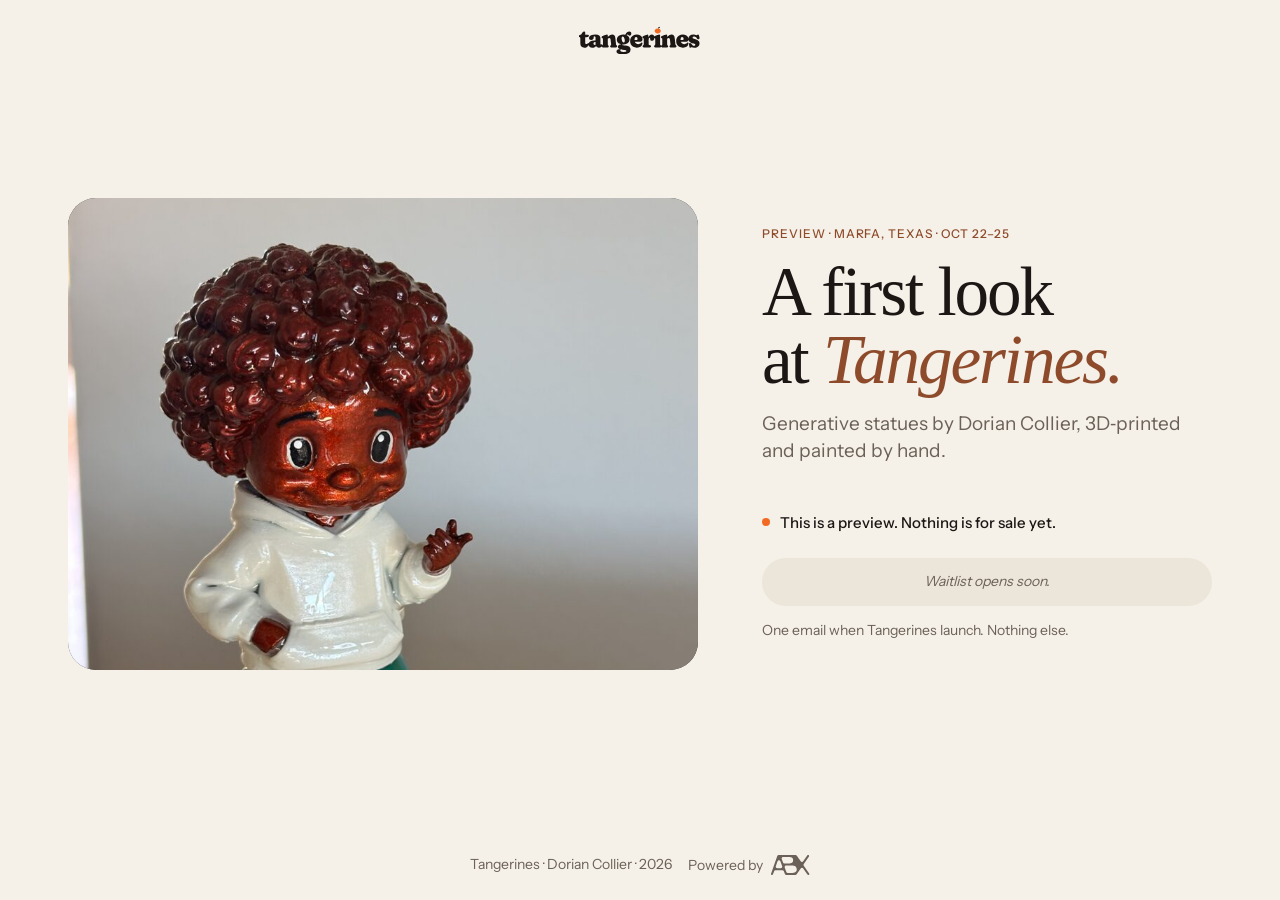
==== marfa/index.html @ 6cb63b2b "/marfa: Powered by ABX in the footer; 'Generative statues' lede (Dorian) Co-Authored-By: Claude Opus" ====
<!DOCTYPE html>
<html lang="en">
<head>
<meta charset="UTF-8">
<meta name="viewport" content="width=device-width, initial-scale=1, viewport-fit=cover">
<title>Tangerines · Marfa preview</title>
<meta name="description" content="A first look at Tangerines, generative statues by Dorian Collier, painted by hand. Preview only, nothing is for sale yet. Join the list to hear first.">
<meta name="theme-color" content="#F5F0E8" media="(prefers-color-scheme: light)">
<meta name="theme-color" content="#1C1714" media="(prefers-color-scheme: dark)">
<link rel="icon" href="assets/favicon.svg" type="image/svg+xml">
<link rel="preload" as="font" type="font/woff2" href="assets/fonts/fraunces-latin-full-normal.woff2" crossorigin>
<link rel="preload" as="image" href="images/hero-painted.jpg">
<link rel="stylesheet" href="assets/tokens.css">
<link rel="stylesheet" href="assets/site.css">
<style>
  /* One screen, one action. Desktop: plate left, the ask right. Phone: plate, then the ask, form on the first screen. */
  body { min-height: 100svh; display: flex; flex-direction: column; }
  .m-top { display: flex; justify-content: center; padding: var(--s5) var(--gutter) 0; color: var(--text); }
  .m-top svg { height: 30px; width: auto; display: block; }
  .m-main { flex: 1; display: grid; grid-template-columns: minmax(0, 7fr) minmax(0, 5fr); gap: var(--s8); align-items: center; max-width: var(--page-max); width: 100%; margin: 0 auto; padding: var(--s6) var(--gutter) var(--s7); }
  .m-plate { margin: 0; }
  .m-plate .tg-plate { aspect-ratio: 4 / 3; background: #3C3D40; }
  .m-plate img { object-position: 50% 28%; }
  .m-ask .tg-h1 { font-size: clamp(40px, 5.4vw, 72px); margin-top: var(--s4); }
  .m-ask .tg-lede { margin-top: var(--s4); font-size: 19px; }
  .m-note { display: inline-flex; align-items: center; gap: 10px; margin: var(--s7) 0 var(--s3); font: 500 15px/1.3 var(--font-body); color: var(--text); }
  .m-note::before { content: ""; width: 8px; height: 8px; border-radius: 50%; background: var(--t-tangerine); flex: none; }
  .m-ask .tg-small { margin-top: var(--s3); max-width: 460px; text-wrap: pretty; }
  .m-abx { display: inline-flex; align-items: center; gap: 8px; color: var(--text-muted); font: 400 var(--fs-small)/1 var(--font-body); text-decoration: none; }
  .m-abx svg { height: 20px; width: auto; display: block; }
  .m-foot { display: flex; justify-content: center; align-items: center; gap: var(--s4); flex-wrap: wrap; text-align: center; padding: var(--s5) var(--gutter) calc(var(--s5) + env(safe-area-inset-bottom)); }

  /* The waitlist form slot. The Kit embed goes inside #waitlist; these rules give
     Kit's input and button the brand look (pill input, ink button). */
  .m-slot { max-width: 460px; }
  .m-slot-empty { display: flex; align-items: center; justify-content: center; min-height: 48px; padding: 0 20px; border-radius: var(--r-control); background: var(--surface); color: var(--text-muted); font-size: var(--fs-small); font-style: italic; }
  #waitlist .formkit-form { max-width: none !important; margin: 0 !important; padding: 0 !important; background: none !important; border: 0 !important; box-shadow: none !important; }
  #waitlist .formkit-fields { display: flex; gap: var(--s2); margin: 0 !important; }
  #waitlist .formkit-field { flex: 1; min-width: 0; margin: 0 !important; }
  #waitlist .formkit-input { width: 100%; min-height: 48px; padding: 0 20px !important; border: 0 !important; border-radius: var(--r-control) !important; background: var(--surface) !important; color: var(--text) !important; font: 400 16px/1 var(--font-body) !important; box-shadow: inset 0 0 0 1.5px color-mix(in srgb, var(--text) 14%, transparent); }
  #waitlist .formkit-input::placeholder { color: var(--text-muted) !important; }
  #waitlist .formkit-input:focus-visible { outline: none; box-shadow: inset 0 0 0 2px var(--focus); }
  #waitlist .formkit-submit { flex: none; min-height: 48px; margin: 0 !important; padding: 0 26px !important; border: 0 !important; border-radius: var(--r-control) !important; background: var(--btn-bg) !important; color: var(--btn-text) !important; font: 500 16px/1 var(--font-body) !important; cursor: pointer; }
  #waitlist .formkit-submit > span { padding: 0 !important; }
  #waitlist .formkit-powered-by-convertkit-container { display: none !important; }

  @media (max-width: 900px) {
    .m-top { padding-top: var(--s4); }
    .m-top svg { height: 26px; }
    .m-main { grid-template-columns: minmax(0, 1fr); gap: var(--s5); padding-top: var(--s4); align-items: start; }
    /* QR visitors are on phones: keep the top of the form on the first screen. */
    .m-plate .tg-plate { aspect-ratio: auto; height: 34svh; border-radius: 22px; }
    .m-ask .tg-h1 { font-size: 40px; margin-top: var(--s3); }
    .m-ask .tg-lede { font-size: 17px; margin-top: var(--s3); }
    .m-note { margin-top: var(--s5); }
    .m-slot { max-width: none; }
    #waitlist .formkit-fields { flex-direction: column; }
  }
  /* Short phones (iPhone SE and smaller): keep the button on the first screen. */
  @media (max-width: 900px) and (max-height: 700px) {
    .m-top { padding-top: var(--s3); }
    .m-plate .tg-plate { height: 26svh; }
    .m-ask .tg-h1 { font-size: 34px; }
    .m-ask .tg-lede { font-size: 16px; }
    .m-note { margin-top: var(--s4); font-size: 14px; }
  }
</style>
</head>
<body>

<header class="m-top" role="img" aria-label="Tangerines"><svg xmlns="http://www.w3.org/2000/svg" viewBox="0 -1660 8593 2130" aria-hidden="true" focusable="false"><path fill="currentColor" d="M58-720L34-729Q7-742 0-762Q-7-782-7-810Q-7-845 17.5-868Q42-891 81-891L104-891Q120-891 135.5-903.5Q151-916 176-952L248-1055Q277-1093 306-1113Q335-1133 367-1133Q401-1133 421-1111.5Q441-1090 441-1046L441-352Q441-292 461-263Q481-234 524-234Q550-234 568.5-246Q587-258 602.5-273Q618-288 632-300Q646-312 661-312Q678-312 687-297.5Q696-283 696-247Q696-178 655-117Q614-56 544.5-18Q475 20 388 20Q240 20 167-54.5Q94-129 94-291L94-641Q94-673 88.5-690.5Q83-708 58-720M536-717L320-717L320-891L626-891Q663-891 683-874.5Q703-858 703-826Q703-780 664-748.5Q625-717 536-717M1207-153L1207-180L1175-183L1175-694Q1175-736 1156.5-759.5Q1138-783 1103-783Q1077-783 1058.5-769.5Q1040-756 1040-733L1040-687Q1040-611 995-571Q950-531 865-531Q785-531 748-566Q711-601 711-661Q711-725 762-782.5Q813-840 915-875.5Q1017-911 1168-911Q1353-911 1437.5-841Q1522-771 1522-647L1522-242Q1522-227 1529-215Q1536-203 1555-203Q1565-203 1572-206.5Q1579-210 1585-215Q1590-218 1596-221Q1602-224 1610-224Q1629-224 1639.5-206.5Q1650-189 1650-166Q1650-122 1622.5-79Q1595-36 1545-8Q1495 20 1426 20Q1332 20 1269.5-28.5Q1207-77 1207-153M680-206Q680-340 788.5-414.5Q897-489 1086-489Q1129-489 1167.5-483.5Q1206-478 1230-468L1197-361Q1177-373 1160-377.5Q1143-382 1121-382Q1078-382 1052.5-353.5Q1027-325 1027-276Q1027-228 1052-201Q1077-174 1120-174Q1150-174 1174-186.5Q1198-199 1210-216L1232-114Q1193-51 1114-15.5Q1035 20 943 20Q820 20 750-43Q680-106 680-206M2045-832L2045-250Q2045-201 2050-181.5Q2055-162 2069-152L2085-141Q2116-115 2116-75Q2116 0 2047 0L1696 0Q1660 0 1639-20Q1618-40 1618-75Q1618-102 1628.5-119Q1639-136 1659-152L1674-161Q1687-169 1693-186Q1699-203 1699-250L1699-575Q1699-612 1691.5-627.5Q1684-643 1666-653L1650-658Q1626-672 1616.5-687Q1607-702 1607-726Q1607-753 1623-772.5Q1639-792 1679-808L1850-877Q1898-896 1925-903Q1952-910 1975-910Q2010-910 2027.5-888.5Q2045-867 2045-832M2044-605L2015-577L1952-653L1992-694Q2106-814 2191.5-862.5Q2277-911 2360-911Q2468-911 2519-847.5Q2570-784 2582-669L2627-250Q2632-204 2636-187Q2640-170 2652-161L2667-152Q2686-135 2697.5-118.5Q2709-102 2709-75Q2709-40 2688-20Q2667 0 2632 0L2278 0Q2208 0 2208-75Q2208-116 2241-141L2257-152Q2270-162 2277.5-179.5Q2285-197 2280-241L2244-535Q2237-597 2216.5-627.5Q2196-658 2152-658Q2126-658 2100-645.5Q2074-633 2044-605M3293-125Q3192-138 3145-148Q3098-158 3084.5-168Q3071-178 3071-189Q3071-198 3077.5-207Q3084-216 3099-224L3091-241Q2969-241 2897-211.5Q2825-182 2794-136Q2763-90 2763-38Q2763 10 2791.5 51Q2820 92 2892.5 122Q2965 152 3097 166Q3211 179 3268.5 193.5Q3326 208 3345.5 225Q3365 242 3365 264Q3365 282 3348.5 296.5Q3332 311 3289 319Q3246 327 3166 327Q3027 327 2980 299Q2933 271 2933 227Q2933 202 2943 181Q2953 160 2978 139L2939 112Q2792 123 2726.5 173.5Q2661 224 2661 299Q2661 361 2706.5 404Q2752 447 2851 468.5Q2950 490 3109 490Q3397 490 3530.5 404.5Q3664 319 3664 158Q3664 74 3629 17.5Q3594-39 3513-73.5Q3432-108 3293-125M3294-899L3264-821L3359-808Q3382-870 3401.5-891Q3421-912 3445-912Q3468-912 3484.5-899.5Q3501-887 3516.5-871.5Q3532-856 3552.5-843.5Q3573-831 3604-831Q3655-831 3685.5-871.5Q3716-912 3716-981Q3716-1056 3677.5-1095Q3639-1134 3570-1134Q3484-1134 3412.5-1077.5Q3341-1021 3294-899M3591-570Q3591-662 3541.5-739Q3492-816 3395-863.5Q3298-911 3156-911Q3008-911 2902.5-865.5Q2797-820 2741-737.5Q2685-655 2685-543Q2685-448 2738.5-373Q2792-298 2895.5-255.5Q2999-213 3150-213Q3283-213 3381.5-257.5Q3480-302 3535.5-382Q3591-462 3591-570M3091-777Q3133-784 3174-737.5Q3215-691 3239-580Q3263-469 3245-411.5Q3227-354 3185-346Q3157-342 3129-360.5Q3101-379 3077-424.5Q3053-470 3037-543Q3021-618 3024.5-667.5Q3028-717 3046-745Q3064-773 3091-777M4511-573Q4511-494 4469.5-451Q4428-408 4353-408L3861-408L3861-532L4102-532Q4159-532 4159-592Q4159-668 4130.5-703.5Q4102-739 4061-739Q4029-739 4002.5-719Q3976-699 3960-656Q3944-613 3944-544Q3944-386 4013-308.5Q4082-231 4197-231Q4254-231 4308.5-252.5Q4363-274 4404-313Q4426-332 4441-339.5Q4456-347 4468-347Q4485-347 4496-333.5Q4507-320 4507-290Q4506-210 4456-139Q4406-68 4314-24Q4222 20 4097 20Q3955 20 3850.5-37Q3746-94 3688-197Q3630-300 3630-437Q3630-572 3685-679.5Q3740-787 3847-849Q3954-911 4110-911Q4235-911 4324.5-865.5Q4414-820 4462.5-743Q4511-666 4511-573M4945-510L4907-486Q4907-634 4941-728Q4975-822 5033-866.5Q5091-911 5166-911Q5253-911 5301-853Q5349-795 5349-679Q5349-568 5307-515.5Q5265-463 5197-463Q5124-463 5088-496.5Q5052-530 5052-590L5052-629Q5052-655 5043-667Q5034-679 5016-679Q4996-679 4979.5-660Q4963-641 4954-603.5Q4945-566 4945-510M4925-821L4945-637L4945-250Q4945-208 4956-187Q4967-166 4994-161L5050-152Q5082-146 5097.5-125Q5113-104 5113-75Q5113-41 5092.5-20.5Q5072 0 5032 0L4596 0Q4560 0 4539-20Q4518-40 4518-75Q4518-102 4528.5-119Q4539-136 4559-152L4574-161Q4587-170 4593-186.5Q4599-203 4599-250L4599-575Q4599-612 4591.5-627.5Q4584-643 4566-653L4550-658Q4526-672 4516.5-687Q4507-702 4507-726Q4507-753 4523.5-772.5Q4540-792 4579-808L4758-880Q4797-896 4823.5-903Q4850-910 4867-910Q4891-910 4904.5-892Q4918-874 4925-821M5760-833L5760-250Q5760-204 5766.5-187Q5773-170 5785-161L5799-152Q5819-136 5830-119Q5841-102 5841-75Q5841-40 5820-20Q5799 0 5763 0L5411 0Q5375 0 5354-20Q5333-40 5333-75Q5333-102 5343.5-119Q5354-136 5375-152L5389-161Q5401-170 5407.5-187Q5414-204 5414-250L5414-575Q5414-612 5406-627.5Q5398-643 5381-653L5365-658Q5342-672 5332-687.5Q5322-703 5322-726Q5322-753 5338-772.5Q5354-792 5394-808L5565-877Q5612-896 5640-903.5Q5668-911 5690-911Q5725-911 5742.5-889.5Q5760-868 5760-833M6259-832L6259-250Q6259-201 6264-181.5Q6269-162 6283-152L6299-141Q6330-115 6330-75Q6330 0 6261 0L5910 0Q5874 0 5853-20Q5832-40 5832-75Q5832-102 5842.5-119Q5853-136 5873-152L5888-161Q5901-169 5907-186Q5913-203 5913-250L5913-575Q5913-612 5905.5-627.5Q5898-643 5880-653L5864-658Q5840-672 5830.5-687Q5821-702 5821-726Q5821-753 5837-772.5Q5853-792 5893-808L6064-877Q6112-896 6139-903Q6166-910 6189-910Q6224-910 6241.5-888.5Q6259-867 6259-832M6258-605L6229-577L6166-653L6206-694Q6320-814 6405.5-862.5Q6491-911 6574-911Q6682-911 6733-847.5Q6784-784 6796-669L6841-250Q6846-204 6850-187Q6854-170 6866-161L6881-152Q6900-135 6911.5-118.5Q6923-102 6923-75Q6923-40 6902-20Q6881 0 6846 0L6492 0Q6422 0 6422-75Q6422-116 6455-141L6471-152Q6484-162 6491.5-179.5Q6499-197 6494-241L6458-535Q6451-597 6430.5-627.5Q6410-658 6366-658Q6340-658 6314-645.5Q6288-633 6258-605M7780-573Q7780-494 7738.5-451Q7697-408 7622-408L7130-408L7130-532L7371-532Q7428-532 7428-592Q7428-668 7399.5-703.5Q7371-739 7330-739Q7298-739 7271.5-719Q7245-699 7229-656Q7213-613 7213-544Q7213-386 7282-308.5Q7351-231 7466-231Q7523-231 7577.5-252.5Q7632-274 7673-313Q7695-332 7710-339.5Q7725-347 7737-347Q7754-347 7765-333.5Q7776-320 7776-290Q7775-210 7725-139Q7675-68 7583-24Q7491 20 7366 20Q7224 20 7119.5-37Q7015-94 6957-197Q6899-300 6899-437Q6899-572 6954-679.5Q7009-787 7116-849Q7223-911 7379-911Q7504-911 7593.5-865.5Q7683-820 7731.5-743Q7780-666 7780-573M8167-116Q8215-116 8237.5-136Q8260-156 8260-182Q8260-200 8252-214.5Q8244-229 8221-242Q8198-255 8153-267Q8002-308 7918.5-353.5Q7835-399 7802.5-460Q7770-521 7770-607Q7770-742 7862-826.5Q7954-911 8144-911Q8201-911 8239.5-900.5Q8278-890 8305-879.5Q8332-869 8353-869Q8371-869 8384-879.5Q8397-890 8411.5-900.5Q8426-911 8448-911Q8473-911 8492-895Q8511-879 8524-832L8548-741Q8564-681 8556.5-639.5Q8549-598 8514-584Q8477-569 8442-583Q8407-597 8379-634Q8343-686 8308.5-716Q8274-746 8239.5-758.5Q8205-771 8169-771Q8117-771 8093-748.5Q8069-726 8069-697Q8069-675 8081-657Q8093-639 8126.5-623.5Q8160-608 8221-594Q8327-570 8402-530Q8477-490 8517.5-428Q8558-366 8558-276Q8558-184 8511-116.5Q8464-49 8380-12Q8296 25 8186 25Q8119 25 8082 14.5Q8045 4 8026-7Q8007-18 7992-18Q7976-18 7963-7Q7950 4 7935.5 14.5Q7921 25 7900 25Q7875 25 7860.5 9Q7846-7 7838-48L7817-161Q7806-224 7814-259Q7822-294 7860-303Q7895-312 7927.5-296Q7960-280 7991-235Q8039-166 8076.5-141Q8114-116 8167-116"/><path fill="#F26A21" d="M5591.5 -1330.9 Q5594.2 -1345.9 5623.8 -1347.0 C5720.5 -1347.0 5806.5 -1266.4 5806.5 -1169.6 C5806.5 -1067.5 5709.8 -992.3 5591.5 -992.3 C5473.3 -992.3 5376.5 -1067.5 5376.5 -1169.6 C5376.5 -1266.4 5462.5 -1347.0 5559.3 -1347.0 Q5588.8 -1345.9 5591.5 -1330.9Z"/><path style="fill:var(--mark-leaf, currentColor)" d="M5594.2 -1336.3 C5607.6 -1406.1 5672.1 -1454.5 5758.1 -1459.9 C5747.4 -1390.0 5688.3 -1336.3 5594.2 -1336.3Z"/></svg></header>

<main class="m-main">
  <figure class="m-plate">
    <div class="tg-plate">
      <img src="images/hero-painted.jpg"
           width="900" height="1221"
           alt="A painted Tangerines figure: a curly-haired kid in a white hoodie and green joggers, glossy copper paint on the skin and hair, mid-step.">
    </div>
  </figure>

  <div class="m-ask">
    <p class="tg-label">Preview · Marfa, Texas · Oct 22–25</p>
    <h1 class="tg-h1">A first look at <em>Tangerines.</em></h1>
    <p class="tg-lede">Generative statues by Dorian Collier, 3D&#8209;printed and painted by hand.</p>

    <p class="m-note">This is a preview. Nothing is for sale yet.</p>
    <div class="m-slot" id="waitlist">
      <!-- Kit embed goes here. Keep its hidden field named "src".
           Button label: "Tell me first". Input: type="email" autocomplete="email". -->
      <p class="m-slot-empty">Waitlist opens soon.</p>
    </div>
    <p class="tg-small">One email when Tangerines launch. Nothing else.</p>
  </div>
</main>

<footer class="m-foot"><span class="tg-small">Tangerines · Dorian Collier · 2026</span>
  <a class="m-abx" href="https://abx.io" rel="noopener" aria-label="Powered by ABX"><span aria-hidden="true">Powered by</span><svg viewBox="0 0 92 48" aria-hidden="true" focusable="false"><path fill="currentColor" fill-rule="evenodd" d="M58.5614 48C59.7594 48 60.8789 47.4153 61.5477 46.4403L71.3274 32.1819C72.7527 30.1038 75.8699 30.102 77.2977 32.1786L87.4347 46.9217C87.8982 47.5959 88.6731 48 89.5021 48C91.5066 48 92.6918 45.798 91.5612 44.1746L78.688 25.6918C77.8515 24.4908 77.8517 22.9094 78.6886 21.7085L91.1383 3.84458C92.2751 2.21338 91.0842 0 89.0696 0C88.235 0 87.4551 0.407641 86.9896 1.08721L77.2976 15.2379C75.8715 17.3201 72.7485 17.3201 71.3224 15.2379L61.9553 1.56161C61.2868 0.585518 60.1666 0 58.9677 0L18.4373 0C16.9013 0 15.5345 0.956067 15.0343 2.38046L0.135991 44.8037C-0.413816 46.3692 0.772022 48 2.46027 48C3.50924 48 4.44265 47.3472 4.78442 46.3745L7.46461 38.7466C7.96499 37.3225 9.33159 36.3667 10.8674 36.3667H27.4795C29.0127 36.3667 30.3776 37.3193 30.88 38.74L33.3152 45.6267C33.8176 47.0474 35.1825 48 36.7157 48H58.5614ZM36.8677 40.9195C37.3679 42.3439 38.7347 43.3 40.2707 43.3H51.3577C53.3515 43.3 55.1414 42.9556 56.7274 42.2667C56.8796 42.1984 57.0286 42.1275 57.1746 42.054C58.5494 41.361 59.6465 40.4319 60.4658 39.2667C61.1198 38.3592 61.5436 37.3196 61.7372 36.1478C61.8186 35.6552 61.8592 35.1393 61.8592 34.6C61.8592 32.8222 61.4401 31.2222 60.6018 29.8C59.7635 28.3778 58.6193 27.2444 57.1692 26.4C55.7418 25.5333 54.1105 25.1 52.2753 25.1H36.3586C33.8868 25.1 32.1506 27.4876 32.9556 29.7797L36.8677 40.9195ZM28.849 18.0862C29.3493 19.5106 30.716 20.4667 32.252 20.4667H44.639C46.2024 20.4667 47.6298 20.1222 48.9212 19.4333C50.2127 18.7222 51.2322 17.7556 51.9799 16.5333C52.7503 15.3111 53.1354 13.9 53.1354 12.3C53.1354 11.1174 52.9165 10.0498 52.4786 9.09705C52.0772 8.22367 51.4918 7.44688 50.7225 6.76666C50.4785 6.54792 50.2241 6.346 49.9593 6.1609C48.5022 5.14252 46.7288 4.63333 44.639 4.63333H29.171C26.6993 4.63333 24.9631 7.02091 25.768 9.31306L28.849 18.0862ZM23.3563 31.7667C25.8312 31.7667 27.5677 29.3733 26.7567 27.0798L22.5473 15.1762C21.4272 12.0084 16.858 12.0129 15.7442 15.1828L11.5616 27.0864C10.7562 29.3786 12.4924 31.7667 14.9644 31.7667H23.3563Z"/></svg></a></footer>

<script>
  // The QR opens /marfa/?s=qr. Copy the source into the form's hidden "src"
  // field so QR signups can be counted apart from everything else.
  // Runs again after the embed loads, in case the form renders late.
  (function () {
    var src = new URLSearchParams(location.search).get('s');
    if (!src) return;
    function fill() {
      var inputs = document.querySelectorAll('#waitlist input[name="src"], #waitlist input[name="fields[src]"]');
      inputs.forEach(function (el) { el.value = src; });
      return inputs.length > 0;
    }
    if (!fill()) {
      var tries = 0;
      var t = setInterval(function () { if (fill() || ++tries > 40) clearInterval(t); }, 250);
    }
  })();
</script>

</body>
</html>
---- marfa/assets/tokens.css ----
/* Tangerines brand tokens, v0.1. Light is the default ("porcelain"); dark ("vitrine") follows the system,
   or force it with <html data-theme="dark">. Every text pair here is AA or better. */

@font-face { font-family: "Fraunces"; src: url(fonts/fraunces-latin-full-normal.woff2) format("woff2"); font-weight: 100 900; font-style: normal; font-display: swap; }
@font-face { font-family: "Fraunces"; src: url(fonts/fraunces-latin-full-italic.woff2) format("woff2"); font-weight: 100 900; font-style: italic; font-display: swap; }
@font-face { font-family: "Instrument Sans"; src: url(fonts/instrument-sans-latin-400-normal.woff2) format("woff2"); font-weight: 400; font-display: swap; }
@font-face { font-family: "Instrument Sans"; src: url(fonts/instrument-sans-latin-500-normal.woff2) format("woff2"); font-weight: 500; font-display: swap; }

:root {
  /* raw palette */
  --t-porcelain: #F5F0E8;   /* the clothes: page, light */
  --t-bisque:    #ECE5DA;   /* tint surface on porcelain */
  --t-ink:       #1C1714;   /* warm near-black: text, dark page */
  --t-char:      #241E1A;   /* tint surface on ink */
  --t-copper-deep:  #8E4B2B; /* copper as text on light (5.8:1) */
  --t-copper-light: #E09A6F; /* copper as text on dark (8.0:1) */
  --t-tangerine: #F26A21;   /* the fruit. Logo mark + one highlight per view. Never text on light. */

  /* roles, light */
  --bg: var(--t-porcelain);
  --surface: var(--t-bisque);
  --text: var(--t-ink);
  --text-muted: #6B6158;    /* 5.3:1 on porcelain */
  --accent: var(--t-copper-deep);
  --mark-leaf: var(--t-ink);
  --btn-bg: var(--t-ink);
  --btn-text: var(--t-porcelain);
  --focus: var(--t-copper-deep);
  --vitrine: #1F1A17;       /* dark band the metal twins sit on, in both themes */
  --vitrine-text: #F2ECE3;
  --vitrine-muted: #B3A79C;

  /* type */
  --font-display: "Fraunces", Georgia, serif;
  --font-body: "Instrument Sans", -apple-system, BlinkMacSystemFont, "Helvetica Neue", sans-serif;
  --display-axes: "SOFT" 100, "WONK" 0;     /* soft terminals everywhere, matches the wordmark */
  --fs-label: 12px; --fs-small: 14px; --fs-body: 17px; --fs-lede: 21px;
  --fs-h3: 28px; --fs-h2: clamp(32px, 4.4vw, 52px); --fs-h1: clamp(44px, 7vw, 92px);

  /* space (4px base) */
  --s1: 4px; --s2: 8px; --s3: 12px; --s4: 16px; --s5: 24px; --s6: 32px; --s7: 48px; --s8: 64px; --s9: 96px; --s10: 136px;
  --page-max: 1240px; --gutter: clamp(20px, 4vw, 48px);

  /* shape */
  --r-control: 999px;  /* buttons and inputs are pills: round like the figures */
  --r-card: 16px;
  --r-plate: 28px;     /* image plates */

  /* motion */
  --ease-out: cubic-bezier(.2, .8, .2, 1);
  --ease-in: cubic-bezier(.4, 0, 1, 1);
  --t-fast: 150ms; --t-normal: 200ms; --t-slow: 300ms;

  color-scheme: light dark;
}

@media (prefers-color-scheme: dark) {
  :root:not([data-theme="light"]) {
    --bg: var(--t-ink); --surface: var(--t-char); --text: #F2ECE3; --text-muted: #B3A79C;
    --accent: var(--t-copper-light); --mark-leaf: #F2ECE3; --btn-bg: #F2ECE3; --btn-text: var(--t-ink);
    --focus: var(--t-copper-light); --vitrine: #141110;
  }
}
:root[data-theme="dark"] {
  --bg: var(--t-ink); --surface: var(--t-char); --text: #F2ECE3; --text-muted: #B3A79C;
  --accent: var(--t-copper-light); --mark-leaf: #F2ECE3; --btn-bg: #F2ECE3; --btn-text: var(--t-ink);
  --focus: var(--t-copper-light); --vitrine: #141110;
}

/* Phone reading floor for labels (v1.0.1). */
@media (max-width: 600px) { :root { --fs-label: 13px; } }
---- marfa/assets/site.css ----
/* Tangerines site mockup styles. Prefixed tg- so nothing collides when ported. */
*, *::before, *::after { box-sizing: border-box; }
html { -webkit-text-size-adjust: 100%; }
body { margin: 0; background: var(--bg); color: var(--text); font: 400 var(--fs-body)/1.55 var(--font-body); -webkit-font-smoothing: antialiased; text-rendering: optimizeLegibility; }
img, video { display: block; max-width: 100%; }
a { color: inherit; }
:focus-visible { outline: 2px solid var(--focus); outline-offset: 3px; }

.tg-wrap { max-width: var(--page-max); margin: 0 auto; padding: 0 var(--gutter); }

/* type */
.tg-display, .tg-h1, .tg-h2, .tg-h3 { font-family: var(--font-display); font-variation-settings: var(--display-axes); font-weight: 450; letter-spacing: -0.022em; line-height: 1.02; margin: 0; text-wrap: balance; }
.tg-h1 { font-size: var(--fs-h1); font-weight: 420; letter-spacing: -0.03em; line-height: .98; }
.tg-h2 { font-size: var(--fs-h2); }
.tg-h3 { font-size: var(--fs-h3); line-height: 1.1; letter-spacing: -0.015em; }
.tg-h1 em, .tg-h2 em, .tg-h3 em { font-style: italic; color: var(--accent); font-weight: 400; }
.tg-lede { font-size: var(--fs-lede); line-height: 1.45; color: var(--text-muted); margin: 0; text-wrap: pretty; max-width: 34ch; }
.tg-body { color: var(--text-muted); margin: 0; text-wrap: pretty; max-width: 58ch; }
.tg-label { font: 500 var(--fs-label)/1.3 var(--font-body); letter-spacing: .08em; text-transform: uppercase; color: var(--accent); margin: 0; }
.tg-small { font-size: var(--fs-small); color: var(--text-muted); margin: 0; }
.tg-num { font-variant-numeric: tabular-nums; }

/* header */
.tg-header { position: sticky; top: 0; z-index: 10; background: color-mix(in srgb, var(--bg) 86%, transparent); backdrop-filter: saturate(1.4) blur(14px); -webkit-backdrop-filter: saturate(1.4) blur(14px); }
.tg-header .tg-wrap { display: flex; align-items: center; gap: var(--s6); height: 72px; }
.tg-logo { display: block; color: var(--text); text-decoration: none; }
.tg-logo svg { display: block; height: 34px; width: auto; }
.tg-nav { display: flex; gap: var(--s5); margin-left: auto; font-size: 15px; }
.tg-header .tg-btn { flex: none; }
@media (max-width: 720px) { .tg-header .tg-btn { margin-left: auto; } }
.tg-nav a { text-decoration: none; color: var(--text-muted); transition: color var(--t-fast) var(--ease-out); }
.tg-nav a:hover { color: var(--text); }

/* buttons */
.tg-btn { display: inline-flex; align-items: center; justify-content: center; gap: 10px; min-height: 48px; padding: 0 26px; border-radius: var(--r-control); border: 0; background: var(--btn-bg); color: var(--btn-text); font: 500 16px/1 var(--font-body); text-decoration: none; cursor: pointer; transition: transform var(--t-fast) var(--ease-out), background var(--t-fast) var(--ease-out); }
.tg-btn:hover { background: color-mix(in srgb, var(--btn-bg) 86%, var(--t-tangerine)); }
.tg-btn:active { transform: scale(.97); transition-duration: 100ms; }
.tg-btn .tg-dot { width: 9px; height: 9px; border-radius: 50%; background: var(--t-tangerine); }
.tg-btn--quiet { background: transparent; color: var(--text); box-shadow: inset 0 0 0 1.5px color-mix(in srgb, var(--text) 22%, transparent); }
.tg-btn--quiet:hover { background: var(--surface); }
.tg-btn--sm { min-height: 40px; padding: 0 18px; font-size: 15px; }

/* image plates: renders and photos sit in rounded plates, never full-bleed edge to edge */
.tg-plate { border-radius: var(--r-plate); overflow: hidden; background: var(--surface); position: relative; }
.tg-plate img, .tg-plate video { width: 100%; height: 100%; object-fit: cover; }
.tg-plate figcaption, .tg-cap { font-size: 13px; color: var(--text-muted); margin-top: var(--s3); }

/* sections */
.tg-section { padding: var(--s10) 0; }
.tg-section--tint { background: var(--surface); }
.tg-vitrine { background: var(--vitrine); color: var(--vitrine-text); --text: var(--vitrine-text); --text-muted: var(--vitrine-muted); --accent: var(--t-copper-light); --surface: #2A2420; --mark-leaf: var(--vitrine-text); --btn-bg: var(--vitrine-text); --btn-text: var(--t-ink); --focus: var(--t-copper-light); }
.tg-stack > * + * { margin-top: var(--s5); }
.tg-stack-sm > * + * { margin-top: var(--s3); }

/* form */
.tg-form { display: flex; gap: var(--s2); max-width: 460px; }
.tg-input { flex: 1; min-width: 0; min-height: 48px; padding: 0 20px; border-radius: var(--r-control); border: 0; background: var(--surface); color: var(--text); font: 400 16px/1 var(--font-body); box-shadow: inset 0 0 0 1.5px color-mix(in srgb, var(--text) 14%, transparent); transition: box-shadow var(--t-fast) var(--ease-out); }
.tg-input::placeholder { color: var(--text-muted); }
.tg-input:focus-visible { outline: none; box-shadow: inset 0 0 0 2px var(--focus); }

/* footer */
.tg-footer { padding: var(--s8) 0 var(--s7); }
.tg-footer .tg-wrap { display: flex; align-items: center; gap: var(--s4); flex-wrap: wrap; }
.tg-footer svg { height: 28px; width: auto; display: block; }

@media (prefers-reduced-motion: reduce) {
  *, *::before, *::after { transition-duration: 0ms !important; animation: none !important; }
}
@media (max-width: 720px) {
  .tg-nav { display: none; }
  .tg-header .tg-wrap { height: 60px; }
  .tg-logo svg { height: 28px; }
  .tg-section { padding: var(--s9) 0; }
  .tg-form { flex-direction: column; }
}
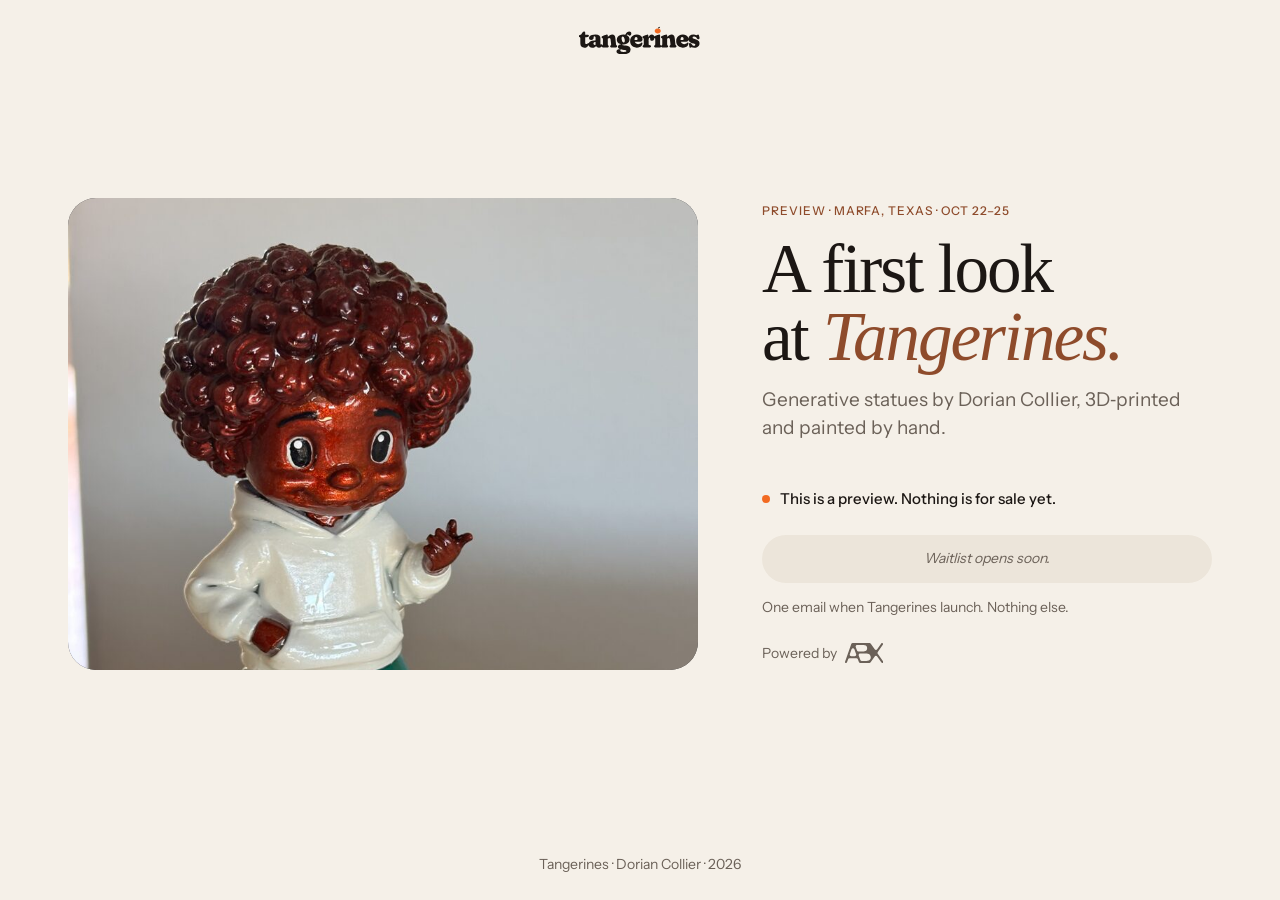
==== commit c40e259b: "/marfa: Powered by ABX under the form (D-021) Co-Authored-By: Claude Opus 5.5 (1M context) <noreply@" ====
--- a/marfa/index.html
+++ b/marfa/index.html
@@ -26,7 +26,7 @@
   .m-note { display: inline-flex; align-items: center; gap: 10px; margin: var(--s7) 0 var(--s3); font: 500 15px/1.3 var(--font-body); color: var(--text); }
   .m-note::before { content: ""; width: 8px; height: 8px; border-radius: 50%; background: var(--t-tangerine); flex: none; }
   .m-ask .tg-small { margin-top: var(--s3); max-width: 460px; text-wrap: pretty; }
-  .m-abx { display: inline-flex; align-items: center; gap: 8px; color: var(--text-muted); font: 400 var(--fs-small)/1 var(--font-body); text-decoration: none; }
+  .m-abx { margin-top: var(--s5); display: inline-flex; align-items: center; gap: 8px; color: var(--text-muted); font: 400 var(--fs-small)/1 var(--font-body); text-decoration: none; }
   .m-abx svg { height: 20px; width: auto; display: block; }
   .m-foot { display: flex; justify-content: center; align-items: center; gap: var(--s4); flex-wrap: wrap; text-align: center; padding: var(--s5) var(--gutter) calc(var(--s5) + env(safe-area-inset-bottom)); }
 
@@ -91,11 +91,11 @@
       <p class="m-slot-empty">Waitlist opens soon.</p>
     </div>
     <p class="tg-small">One email when Tangerines launch. Nothing else.</p>
+    <a class="m-abx" href="https://abx.io" rel="noopener" aria-label="Powered by ABX"><span aria-hidden="true">Powered by</span><svg viewBox="0 0 92 48" aria-hidden="true" focusable="false"><path fill="currentColor" fill-rule="evenodd" d="M58.5614 48C59.7594 48 60.8789 47.4153 61.5477 46.4403L71.3274 32.1819C72.7527 30.1038 75.8699 30.102 77.2977 32.1786L87.4347 46.9217C87.8982 47.5959 88.6731 48 89.5021 48C91.5066 48 92.6918 45.798 91.5612 44.1746L78.688 25.6918C77.8515 24.4908 77.8517 22.9094 78.6886 21.7085L91.1383 3.84458C92.2751 2.21338 91.0842 0 89.0696 0C88.235 0 87.4551 0.407641 86.9896 1.08721L77.2976 15.2379C75.8715 17.3201 72.7485 17.3201 71.3224 15.2379L61.9553 1.56161C61.2868 0.585518 60.1666 0 58.9677 0L18.4373 0C16.9013 0 15.5345 0.956067 15.0343 2.38046L0.135991 44.8037C-0.413816 46.3692 0.772022 48 2.46027 48C3.50924 48 4.44265 47.3472 4.78442 46.3745L7.46461 38.7466C7.96499 37.3225 9.33159 36.3667 10.8674 36.3667H27.4795C29.0127 36.3667 30.3776 37.3193 30.88 38.74L33.3152 45.6267C33.8176 47.0474 35.1825 48 36.7157 48H58.5614ZM36.8677 40.9195C37.3679 42.3439 38.7347 43.3 40.2707 43.3H51.3577C53.3515 43.3 55.1414 42.9556 56.7274 42.2667C56.8796 42.1984 57.0286 42.1275 57.1746 42.054C58.5494 41.361 59.6465 40.4319 60.4658 39.2667C61.1198 38.3592 61.5436 37.3196 61.7372 36.1478C61.8186 35.6552 61.8592 35.1393 61.8592 34.6C61.8592 32.8222 61.4401 31.2222 60.6018 29.8C59.7635 28.3778 58.6193 27.2444 57.1692 26.4C55.7418 25.5333 54.1105 25.1 52.2753 25.1H36.3586C33.8868 25.1 32.1506 27.4876 32.9556 29.7797L36.8677 40.9195ZM28.849 18.0862C29.3493 19.5106 30.716 20.4667 32.252 20.4667H44.639C46.2024 20.4667 47.6298 20.1222 48.9212 19.4333C50.2127 18.7222 51.2322 17.7556 51.9799 16.5333C52.7503 15.3111 53.1354 13.9 53.1354 12.3C53.1354 11.1174 52.9165 10.0498 52.4786 9.09705C52.0772 8.22367 51.4918 7.44688 50.7225 6.76666C50.4785 6.54792 50.2241 6.346 49.9593 6.1609C48.5022 5.14252 46.7288 4.63333 44.639 4.63333H29.171C26.6993 4.63333 24.9631 7.02091 25.768 9.31306L28.849 18.0862ZM23.3563 31.7667C25.8312 31.7667 27.5677 29.3733 26.7567 27.0798L22.5473 15.1762C21.4272 12.0084 16.858 12.0129 15.7442 15.1828L11.5616 27.0864C10.7562 29.3786 12.4924 31.7667 14.9644 31.7667H23.3563Z"/></svg></a>
   </div>
 </main>
 
-<footer class="m-foot"><span class="tg-small">Tangerines · Dorian Collier · 2026</span>
-  <a class="m-abx" href="https://abx.io" rel="noopener" aria-label="Powered by ABX"><span aria-hidden="true">Powered by</span><svg viewBox="0 0 92 48" aria-hidden="true" focusable="false"><path fill="currentColor" fill-rule="evenodd" d="M58.5614 48C59.7594 48 60.8789 47.4153 61.5477 46.4403L71.3274 32.1819C72.7527 30.1038 75.8699 30.102 77.2977 32.1786L87.4347 46.9217C87.8982 47.5959 88.6731 48 89.5021 48C91.5066 48 92.6918 45.798 91.5612 44.1746L78.688 25.6918C77.8515 24.4908 77.8517 22.9094 78.6886 21.7085L91.1383 3.84458C92.2751 2.21338 91.0842 0 89.0696 0C88.235 0 87.4551 0.407641 86.9896 1.08721L77.2976 15.2379C75.8715 17.3201 72.7485 17.3201 71.3224 15.2379L61.9553 1.56161C61.2868 0.585518 60.1666 0 58.9677 0L18.4373 0C16.9013 0 15.5345 0.956067 15.0343 2.38046L0.135991 44.8037C-0.413816 46.3692 0.772022 48 2.46027 48C3.50924 48 4.44265 47.3472 4.78442 46.3745L7.46461 38.7466C7.96499 37.3225 9.33159 36.3667 10.8674 36.3667H27.4795C29.0127 36.3667 30.3776 37.3193 30.88 38.74L33.3152 45.6267C33.8176 47.0474 35.1825 48 36.7157 48H58.5614ZM36.8677 40.9195C37.3679 42.3439 38.7347 43.3 40.2707 43.3H51.3577C53.3515 43.3 55.1414 42.9556 56.7274 42.2667C56.8796 42.1984 57.0286 42.1275 57.1746 42.054C58.5494 41.361 59.6465 40.4319 60.4658 39.2667C61.1198 38.3592 61.5436 37.3196 61.7372 36.1478C61.8186 35.6552 61.8592 35.1393 61.8592 34.6C61.8592 32.8222 61.4401 31.2222 60.6018 29.8C59.7635 28.3778 58.6193 27.2444 57.1692 26.4C55.7418 25.5333 54.1105 25.1 52.2753 25.1H36.3586C33.8868 25.1 32.1506 27.4876 32.9556 29.7797L36.8677 40.9195ZM28.849 18.0862C29.3493 19.5106 30.716 20.4667 32.252 20.4667H44.639C46.2024 20.4667 47.6298 20.1222 48.9212 19.4333C50.2127 18.7222 51.2322 17.7556 51.9799 16.5333C52.7503 15.3111 53.1354 13.9 53.1354 12.3C53.1354 11.1174 52.9165 10.0498 52.4786 9.09705C52.0772 8.22367 51.4918 7.44688 50.7225 6.76666C50.4785 6.54792 50.2241 6.346 49.9593 6.1609C48.5022 5.14252 46.7288 4.63333 44.639 4.63333H29.171C26.6993 4.63333 24.9631 7.02091 25.768 9.31306L28.849 18.0862ZM23.3563 31.7667C25.8312 31.7667 27.5677 29.3733 26.7567 27.0798L22.5473 15.1762C21.4272 12.0084 16.858 12.0129 15.7442 15.1828L11.5616 27.0864C10.7562 29.3786 12.4924 31.7667 14.9644 31.7667H23.3563Z"/></svg></a></footer>
+<footer class="m-foot"><span class="tg-small">Tangerines · Dorian Collier · 2026</span></footer>
 
 <script>
   // The QR opens /marfa/?s=qr. Copy the source into the form's hidden "src"
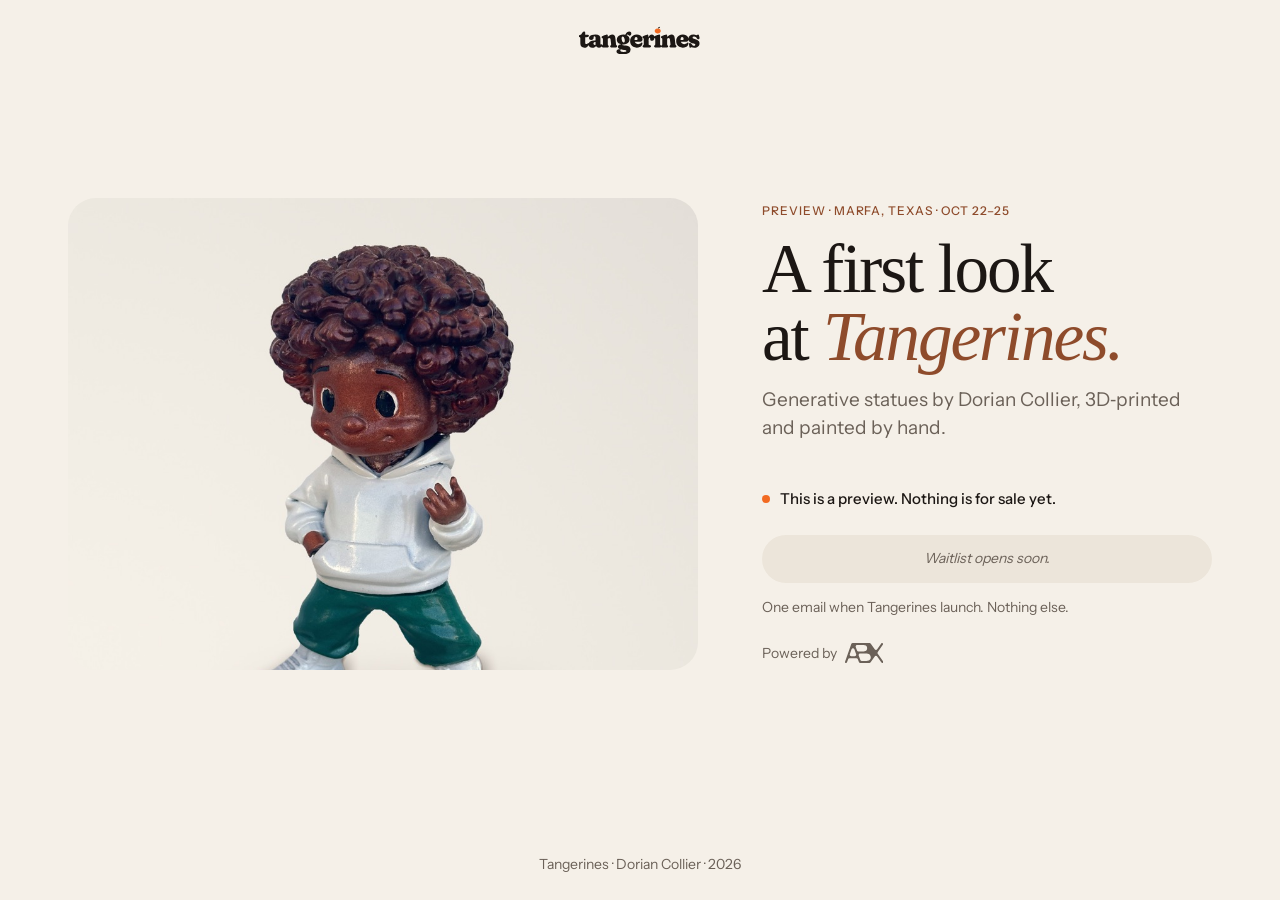
==== commit 6d367a6e: "/marfa: studio photo cherub-37 as the hero (designer sign-off) Co-Authored-By: Claude Opus 5.5 (1M c" ====
--- a/marfa/index.html
+++ b/marfa/index.html
@@ -9,7 +9,7 @@
 <meta name="theme-color" content="#1C1714" media="(prefers-color-scheme: dark)">
 <link rel="icon" href="assets/favicon.svg" type="image/svg+xml">
 <link rel="preload" as="font" type="font/woff2" href="assets/fonts/fraunces-latin-full-normal.woff2" crossorigin>
-<link rel="preload" as="image" href="images/hero-painted.jpg">
+<link rel="preload" as="image" href="images/hero-cherub-37.jpg">
 <link rel="stylesheet" href="assets/tokens.css">
 <link rel="stylesheet" href="assets/site.css">
 <style>
@@ -19,8 +19,8 @@
   .m-top svg { height: 30px; width: auto; display: block; }
   .m-main { flex: 1; display: grid; grid-template-columns: minmax(0, 7fr) minmax(0, 5fr); gap: var(--s8); align-items: center; max-width: var(--page-max); width: 100%; margin: 0 auto; padding: var(--s6) var(--gutter) var(--s7); }
   .m-plate { margin: 0; }
-  .m-plate .tg-plate { aspect-ratio: 4 / 3; background: #3C3D40; }
-  .m-plate img { object-position: 50% 28%; }
+  .m-plate .tg-plate { aspect-ratio: 4 / 3; background: #F5F0E8; }
+  .m-plate img { object-position: 50% 40%; }
   .m-ask .tg-h1 { font-size: clamp(40px, 5.4vw, 72px); margin-top: var(--s4); }
   .m-ask .tg-lede { margin-top: var(--s4); font-size: 19px; }
   .m-note { display: inline-flex; align-items: center; gap: 10px; margin: var(--s7) 0 var(--s3); font: 500 15px/1.3 var(--font-body); color: var(--text); }
@@ -73,9 +73,9 @@
 <main class="m-main">
   <figure class="m-plate">
     <div class="tg-plate">
-      <img src="images/hero-painted.jpg"
-           width="900" height="1221"
-           alt="A painted Tangerines figure: a curly-haired kid in a white hoodie and green joggers, glossy copper paint on the skin and hair, mid-step.">
+      <img src="images/hero-cherub-37.jpg"
+           width="1000" height="1250"
+           alt="The Cherub, a Tangerines statue painted by hand: a curly-haired kid in a white hoodie and green joggers, glossy copper paint on the skin and hair.">
     </div>
   </figure>
 
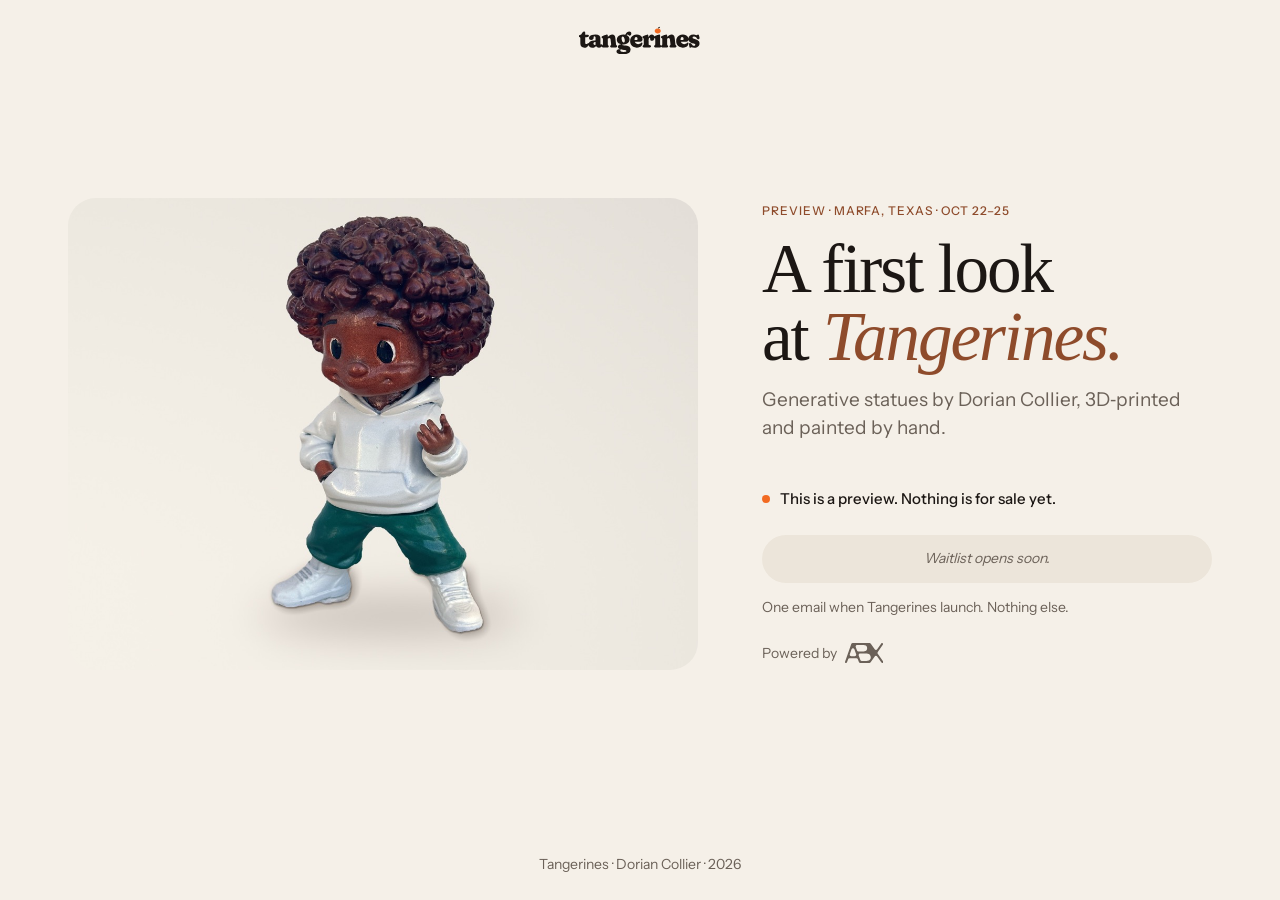
==== commit de2e344a: "/marfa: square cherub-37 export, positioned 50% 60% (whole figure in the 4:3 plate) Co-Authored-By: " ====
--- a/marfa/index.html
+++ b/marfa/index.html
@@ -20,7 +20,7 @@
   .m-main { flex: 1; display: grid; grid-template-columns: minmax(0, 7fr) minmax(0, 5fr); gap: var(--s8); align-items: center; max-width: var(--page-max); width: 100%; margin: 0 auto; padding: var(--s6) var(--gutter) var(--s7); }
   .m-plate { margin: 0; }
   .m-plate .tg-plate { aspect-ratio: 4 / 3; background: #F5F0E8; }
-  .m-plate img { object-position: 50% 40%; }
+  .m-plate img { object-position: 50% 60%; }
   .m-ask .tg-h1 { font-size: clamp(40px, 5.4vw, 72px); margin-top: var(--s4); }
   .m-ask .tg-lede { margin-top: var(--s4); font-size: 19px; }
   .m-note { display: inline-flex; align-items: center; gap: 10px; margin: var(--s7) 0 var(--s3); font: 500 15px/1.3 var(--font-body); color: var(--text); }
@@ -74,7 +74,7 @@
   <figure class="m-plate">
     <div class="tg-plate">
       <img src="images/hero-cherub-37.jpg"
-           width="1000" height="1250"
+           width="1200" height="1200"
            alt="The Cherub, a Tangerines statue painted by hand: a curly-haired kid in a white hoodie and green joggers, glossy copper paint on the skin and hair.">
     </div>
   </figure>
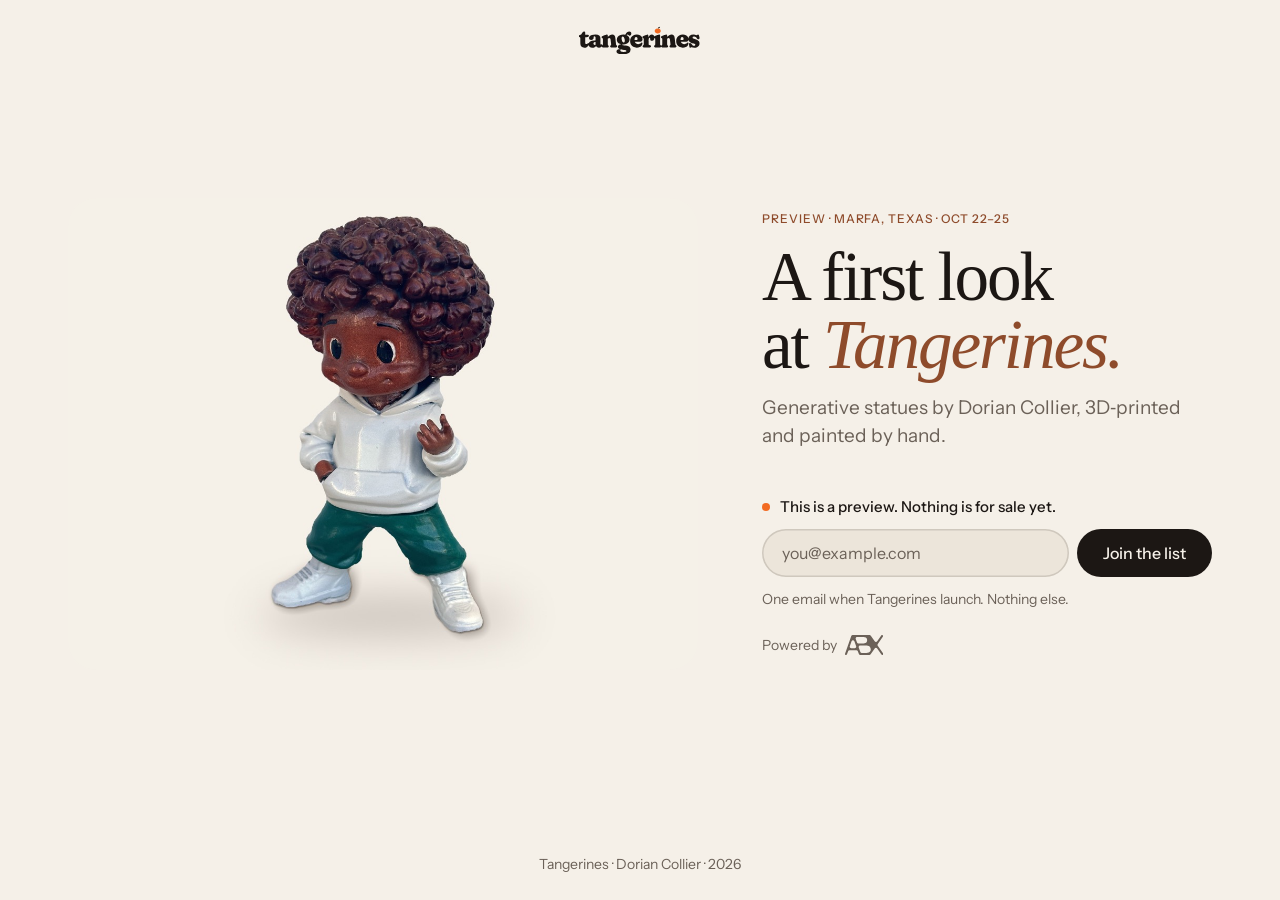
==== commit de0c3ec0: "/marfa: plain HTML waitlist form posting to Kit (fields[src] from ?s=); thanks page drops 'check you" ====
--- a/marfa/index.html
+++ b/marfa/index.html
@@ -30,19 +30,10 @@
   .m-abx svg { height: 20px; width: auto; display: block; }
   .m-foot { display: flex; justify-content: center; align-items: center; gap: var(--s4); flex-wrap: wrap; text-align: center; padding: var(--s5) var(--gutter) calc(var(--s5) + env(safe-area-inset-bottom)); }
 
-  /* The waitlist form slot. The Kit embed goes inside #waitlist; these rules give
-     Kit's input and button the brand look (pill input, ink button). */
+  /* The waitlist form: a plain HTML post to Kit, no third-party script. */
   .m-slot { max-width: 460px; }
-  .m-slot-empty { display: flex; align-items: center; justify-content: center; min-height: 48px; padding: 0 20px; border-radius: var(--r-control); background: var(--surface); color: var(--text-muted); font-size: var(--fs-small); font-style: italic; }
-  #waitlist .formkit-form { max-width: none !important; margin: 0 !important; padding: 0 !important; background: none !important; border: 0 !important; box-shadow: none !important; }
-  #waitlist .formkit-fields { display: flex; gap: var(--s2); margin: 0 !important; }
-  #waitlist .formkit-field { flex: 1; min-width: 0; margin: 0 !important; }
-  #waitlist .formkit-input { width: 100%; min-height: 48px; padding: 0 20px !important; border: 0 !important; border-radius: var(--r-control) !important; background: var(--surface) !important; color: var(--text) !important; font: 400 16px/1 var(--font-body) !important; box-shadow: inset 0 0 0 1.5px color-mix(in srgb, var(--text) 14%, transparent); }
-  #waitlist .formkit-input::placeholder { color: var(--text-muted) !important; }
-  #waitlist .formkit-input:focus-visible { outline: none; box-shadow: inset 0 0 0 2px var(--focus); }
-  #waitlist .formkit-submit { flex: none; min-height: 48px; margin: 0 !important; padding: 0 26px !important; border: 0 !important; border-radius: var(--r-control) !important; background: var(--btn-bg) !important; color: var(--btn-text) !important; font: 500 16px/1 var(--font-body) !important; cursor: pointer; }
-  #waitlist .formkit-submit > span { padding: 0 !important; }
-  #waitlist .formkit-powered-by-convertkit-container { display: none !important; }
+  .m-form { display: flex; gap: var(--s2); }
+  .m-sr { position: absolute; width: 1px; height: 1px; overflow: hidden; clip: rect(0 0 0 0); white-space: nowrap; }
 
   @media (max-width: 900px) {
     .m-top { padding-top: var(--s4); }
@@ -54,7 +45,7 @@
     .m-ask .tg-lede { font-size: 17px; margin-top: var(--s3); }
     .m-note { margin-top: var(--s5); }
     .m-slot { max-width: none; }
-    #waitlist .formkit-fields { flex-direction: column; }
+    .m-form { flex-direction: column; }
   }
   /* Short phones (iPhone SE and smaller): keep the button on the first screen. */
   @media (max-width: 900px) and (max-height: 700px) {
@@ -85,11 +76,12 @@
     <p class="tg-lede">Generative statues by Dorian Collier, 3D&#8209;printed and painted by hand.</p>
 
     <p class="m-note">This is a preview. Nothing is for sale yet.</p>
-    <div class="m-slot" id="waitlist">
-      <!-- Kit embed goes here. Keep its hidden field named "src".
-           Button label: "Tell me first". Input: type="email" autocomplete="email". -->
-      <p class="m-slot-empty">Waitlist opens soon.</p>
-    </div>
+    <form class="m-slot m-form" id="waitlist" action="https://app.kit.com/forms/10078879/subscriptions" method="post">
+      <label class="m-sr" for="wl-email">Email</label>
+      <input class="tg-input" id="wl-email" name="email_address" type="email" autocomplete="email" inputmode="email" placeholder="you@example.com" required>
+      <input type="hidden" name="fields[src]" value="">
+      <button class="tg-btn" type="submit">Join the list</button>
+    </form>
     <p class="tg-small">One email when Tangerines launch. Nothing else.</p>
     <a class="m-abx" href="https://abx.io" rel="noopener" aria-label="Powered by ABX"><span aria-hidden="true">Powered by</span><svg viewBox="0 0 92 48" aria-hidden="true" focusable="false"><path fill="currentColor" fill-rule="evenodd" d="M58.5614 48C59.7594 48 60.8789 47.4153 61.5477 46.4403L71.3274 32.1819C72.7527 30.1038 75.8699 30.102 77.2977 32.1786L87.4347 46.9217C87.8982 47.5959 88.6731 48 89.5021 48C91.5066 48 92.6918 45.798 91.5612 44.1746L78.688 25.6918C77.8515 24.4908 77.8517 22.9094 78.6886 21.7085L91.1383 3.84458C92.2751 2.21338 91.0842 0 89.0696 0C88.235 0 87.4551 0.407641 86.9896 1.08721L77.2976 15.2379C75.8715 17.3201 72.7485 17.3201 71.3224 15.2379L61.9553 1.56161C61.2868 0.585518 60.1666 0 58.9677 0L18.4373 0C16.9013 0 15.5345 0.956067 15.0343 2.38046L0.135991 44.8037C-0.413816 46.3692 0.772022 48 2.46027 48C3.50924 48 4.44265 47.3472 4.78442 46.3745L7.46461 38.7466C7.96499 37.3225 9.33159 36.3667 10.8674 36.3667H27.4795C29.0127 36.3667 30.3776 37.3193 30.88 38.74L33.3152 45.6267C33.8176 47.0474 35.1825 48 36.7157 48H58.5614ZM36.8677 40.9195C37.3679 42.3439 38.7347 43.3 40.2707 43.3H51.3577C53.3515 43.3 55.1414 42.9556 56.7274 42.2667C56.8796 42.1984 57.0286 42.1275 57.1746 42.054C58.5494 41.361 59.6465 40.4319 60.4658 39.2667C61.1198 38.3592 61.5436 37.3196 61.7372 36.1478C61.8186 35.6552 61.8592 35.1393 61.8592 34.6C61.8592 32.8222 61.4401 31.2222 60.6018 29.8C59.7635 28.3778 58.6193 27.2444 57.1692 26.4C55.7418 25.5333 54.1105 25.1 52.2753 25.1H36.3586C33.8868 25.1 32.1506 27.4876 32.9556 29.7797L36.8677 40.9195ZM28.849 18.0862C29.3493 19.5106 30.716 20.4667 32.252 20.4667H44.639C46.2024 20.4667 47.6298 20.1222 48.9212 19.4333C50.2127 18.7222 51.2322 17.7556 51.9799 16.5333C52.7503 15.3111 53.1354 13.9 53.1354 12.3C53.1354 11.1174 52.9165 10.0498 52.4786 9.09705C52.0772 8.22367 51.4918 7.44688 50.7225 6.76666C50.4785 6.54792 50.2241 6.346 49.9593 6.1609C48.5022 5.14252 46.7288 4.63333 44.639 4.63333H29.171C26.6993 4.63333 24.9631 7.02091 25.768 9.31306L28.849 18.0862ZM23.3563 31.7667C25.8312 31.7667 27.5677 29.3733 26.7567 27.0798L22.5473 15.1762C21.4272 12.0084 16.858 12.0129 15.7442 15.1828L11.5616 27.0864C10.7562 29.3786 12.4924 31.7667 14.9644 31.7667H23.3563Z"/></svg></a>
   </div>
@@ -98,21 +90,12 @@
 <footer class="m-foot"><span class="tg-small">Tangerines · Dorian Collier · 2026</span></footer>
 
 <script>
-  // The QR opens /marfa/?s=qr. Copy the source into the form's hidden "src"
-  // field so QR signups can be counted apart from everything else.
-  // Runs again after the embed loads, in case the form renders late.
+  // The QR opens /marfa/?s=qr: copy the source into the hidden "src" field.
   (function () {
     var src = new URLSearchParams(location.search).get('s');
     if (!src) return;
-    function fill() {
-      var inputs = document.querySelectorAll('#waitlist input[name="src"], #waitlist input[name="fields[src]"]');
-      inputs.forEach(function (el) { el.value = src; });
-      return inputs.length > 0;
-    }
-    if (!fill()) {
-      var tries = 0;
-      var t = setInterval(function () { if (fill() || ++tries > 40) clearInterval(t); }, 250);
-    }
+    var el = document.querySelector('#waitlist input[name="fields[src]"]');
+    if (el) el.value = src;
   })();
 </script>
 
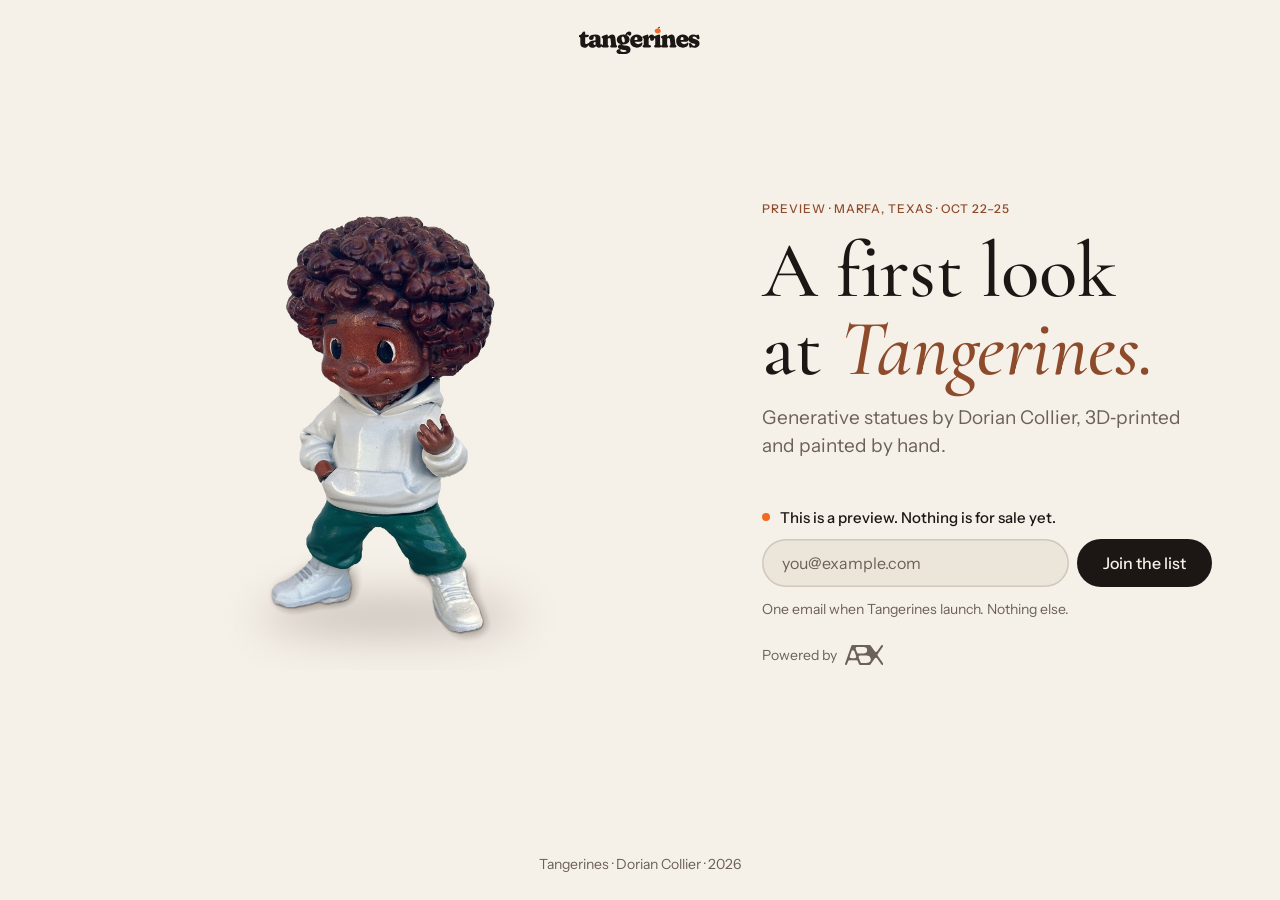
==== commit 4d584717: "/marfa: Cormorant Garamond headings (brand v1.2); CSS links versioned (?v=2) so returning visitors g" ====
--- a/marfa/index.html
+++ b/marfa/index.html
@@ -8,10 +8,10 @@
 <meta name="theme-color" content="#F5F0E8" media="(prefers-color-scheme: light)">
 <meta name="theme-color" content="#1C1714" media="(prefers-color-scheme: dark)">
 <link rel="icon" href="assets/favicon.svg" type="image/svg+xml">
-<link rel="preload" as="font" type="font/woff2" href="assets/fonts/fraunces-latin-full-normal.woff2" crossorigin>
+<link rel="preload" as="font" type="font/woff2" href="assets/fonts/cormorant-garamond-latin-500-normal.woff2" crossorigin>
 <link rel="preload" as="image" href="images/hero-cherub-37.jpg">
-<link rel="stylesheet" href="assets/tokens.css">
-<link rel="stylesheet" href="assets/site.css">
+<link rel="stylesheet" href="assets/tokens.css?v=2">
+<link rel="stylesheet" href="assets/site.css?v=2">
 <style>
   /* One screen, one action. Desktop: plate left, the ask right. Phone: plate, then the ask, form on the first screen. */
   body { min-height: 100svh; display: flex; flex-direction: column; }
@@ -21,7 +21,7 @@
   .m-plate { margin: 0; }
   .m-plate .tg-plate { aspect-ratio: 4 / 3; background: #F5F0E8; }
   .m-plate img { object-position: 50% 60%; }
-  .m-ask .tg-h1 { font-size: clamp(40px, 5.4vw, 72px); margin-top: var(--s4); }
+  .m-ask .tg-h1 { font-size: clamp(46px, 6.2vw, 83px); margin-top: var(--s4); }
   .m-ask .tg-lede { margin-top: var(--s4); font-size: 19px; }
   .m-note { display: inline-flex; align-items: center; gap: 10px; margin: var(--s7) 0 var(--s3); font: 500 15px/1.3 var(--font-body); color: var(--text); }
   .m-note::before { content: ""; width: 8px; height: 8px; border-radius: 50%; background: var(--t-tangerine); flex: none; }
@@ -41,7 +41,7 @@
     .m-main { grid-template-columns: minmax(0, 1fr); gap: var(--s5); padding-top: var(--s4); align-items: start; }
     /* QR visitors are on phones: keep the top of the form on the first screen. */
     .m-plate .tg-plate { aspect-ratio: auto; height: 34svh; border-radius: 22px; }
-    .m-ask .tg-h1 { font-size: 40px; margin-top: var(--s3); }
+    .m-ask .tg-h1 { font-size: 46px; margin-top: var(--s3); }
     .m-ask .tg-lede { font-size: 17px; margin-top: var(--s3); }
     .m-note { margin-top: var(--s5); }
     .m-slot { max-width: none; }
@@ -51,7 +51,7 @@
   @media (max-width: 900px) and (max-height: 700px) {
     .m-top { padding-top: var(--s3); }
     .m-plate .tg-plate { height: 26svh; }
-    .m-ask .tg-h1 { font-size: 34px; }
+    .m-ask .tg-h1 { font-size: 39px; }
     .m-ask .tg-lede { font-size: 16px; }
     .m-note { margin-top: var(--s4); font-size: 14px; }
   }
--- a/marfa/assets/tokens.css
+++ b/marfa/assets/tokens.css
@@ -1,8 +1,10 @@
 /* Tangerines brand tokens, v0.1. Light is the default ("porcelain"); dark ("vitrine") follows the system,
    or force it with <html data-theme="dark">. Every text pair here is AA or better. */
 
-@font-face { font-family: "Fraunces"; src: url(fonts/fraunces-latin-full-normal.woff2) format("woff2"); font-weight: 100 900; font-style: normal; font-display: swap; }
-@font-face { font-family: "Fraunces"; src: url(fonts/fraunces-latin-full-italic.woff2) format("woff2"); font-weight: 100 900; font-style: italic; font-display: swap; }
+@font-face { font-family: "Cormorant Garamond"; src: url(fonts/cormorant-garamond-latin-500-normal.woff2) format("woff2"); font-weight: 500; font-style: normal; font-display: swap; }
+@font-face { font-family: "Cormorant Garamond"; src: url(fonts/cormorant-garamond-latin-500-italic.woff2) format("woff2"); font-weight: 500; font-style: italic; font-display: swap; }
+@font-face { font-family: "Cormorant Garamond"; src: url(fonts/cormorant-garamond-latin-600-normal.woff2) format("woff2"); font-weight: 600; font-style: normal; font-display: swap; }
+@font-face { font-family: "Cormorant Garamond"; src: url(fonts/cormorant-garamond-latin-600-italic.woff2) format("woff2"); font-weight: 600; font-style: italic; font-display: swap; }
 @font-face { font-family: "Instrument Sans"; src: url(fonts/instrument-sans-latin-400-normal.woff2) format("woff2"); font-weight: 400; font-display: swap; }
 @font-face { font-family: "Instrument Sans"; src: url(fonts/instrument-sans-latin-500-normal.woff2) format("woff2"); font-weight: 500; font-display: swap; }
 
@@ -31,11 +33,11 @@
   --vitrine-muted: #B3A79C;
 
   /* type */
-  --font-display: "Fraunces", Georgia, serif;
+  --font-display: "Cormorant Garamond", Georgia, serif;
   --font-body: "Instrument Sans", -apple-system, BlinkMacSystemFont, "Helvetica Neue", sans-serif;
-  --display-axes: "SOFT" 100, "WONK" 0;     /* soft terminals everywhere, matches the wordmark */
+  --display-axes: normal;
   --fs-label: 12px; --fs-small: 14px; --fs-body: 17px; --fs-lede: 21px;
-  --fs-h3: 28px; --fs-h2: clamp(32px, 4.4vw, 52px); --fs-h1: clamp(44px, 7vw, 92px);
+  --fs-h3: 22px; --fs-h2: clamp(37px, 5.1vw, 60px); --fs-h1: clamp(50px, 8vw, 106px);
 
   /* space (4px base) */
   --s1: 4px; --s2: 8px; --s3: 12px; --s4: 16px; --s5: 24px; --s6: 32px; --s7: 48px; --s8: 64px; --s9: 96px; --s10: 136px;
--- a/marfa/assets/site.css
+++ b/marfa/assets/site.css
@@ -9,11 +9,11 @@
 .tg-wrap { max-width: var(--page-max); margin: 0 auto; padding: 0 var(--gutter); }
 
 /* type */
-.tg-display, .tg-h1, .tg-h2, .tg-h3 { font-family: var(--font-display); font-variation-settings: var(--display-axes); font-weight: 450; letter-spacing: -0.022em; line-height: 1.02; margin: 0; text-wrap: balance; }
-.tg-h1 { font-size: var(--fs-h1); font-weight: 420; letter-spacing: -0.03em; line-height: .98; }
+.tg-display, .tg-h1, .tg-h2 { font-family: var(--font-display); font-variation-settings: var(--display-axes); font-weight: 500; letter-spacing: -0.005em; line-height: 1.02; margin: 0; text-wrap: balance; }
+.tg-h1 { font-size: var(--fs-h1); line-height: .98; }
 .tg-h2 { font-size: var(--fs-h2); }
-.tg-h3 { font-size: var(--fs-h3); line-height: 1.1; letter-spacing: -0.015em; }
-.tg-h1 em, .tg-h2 em, .tg-h3 em { font-style: italic; color: var(--accent); font-weight: 400; }
+.tg-h3 { font: 500 var(--fs-h3)/1.2 var(--font-body); letter-spacing: -0.01em; margin: 0; text-wrap: balance; }
+.tg-h1 em, .tg-h2 em, .tg-h3 em { font-style: italic; color: var(--accent); font-weight: 500; }
 .tg-lede { font-size: var(--fs-lede); line-height: 1.45; color: var(--text-muted); margin: 0; text-wrap: pretty; max-width: 34ch; }
 .tg-body { color: var(--text-muted); margin: 0; text-wrap: pretty; max-width: 58ch; }
 .tg-label { font: 500 var(--fs-label)/1.3 var(--font-body); letter-spacing: .08em; text-transform: uppercase; color: var(--accent); margin: 0; }
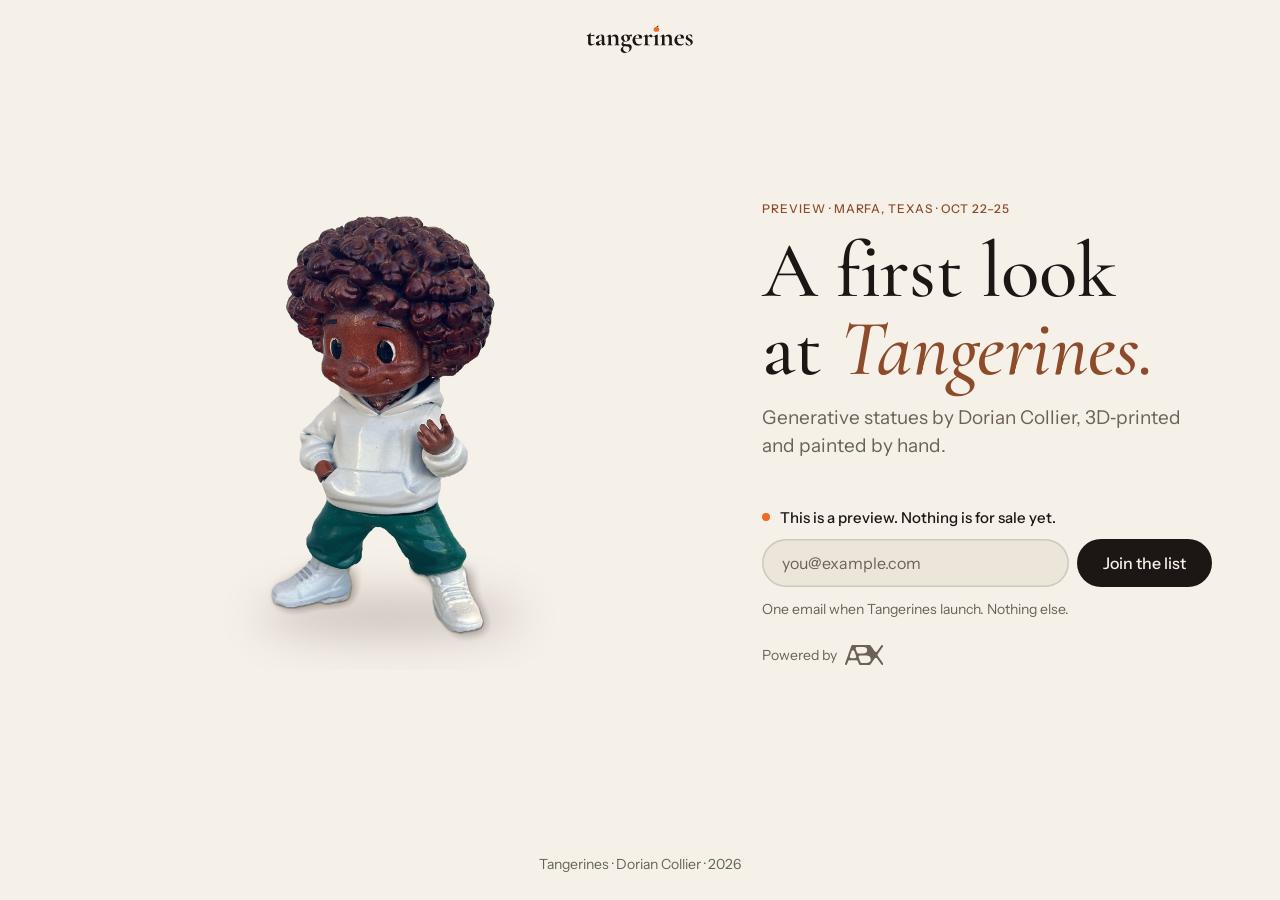
==== commit 79d5359b: "/marfa + thanks: logo v2 option C wordmark (Dorian's pick) Co-Authored-By: Claude Opus 5.5 (1M conte" ====
--- a/marfa/index.html
+++ b/marfa/index.html
@@ -59,7 +59,7 @@
 </head>
 <body>
 
-<header class="m-top" role="img" aria-label="Tangerines"><svg xmlns="http://www.w3.org/2000/svg" viewBox="0 -1660 8593 2130" aria-hidden="true" focusable="false"><path fill="currentColor" d="M58-720L34-729Q7-742 0-762Q-7-782-7-810Q-7-845 17.5-868Q42-891 81-891L104-891Q120-891 135.5-903.5Q151-916 176-952L248-1055Q277-1093 306-1113Q335-1133 367-1133Q401-1133 421-1111.5Q441-1090 441-1046L441-352Q441-292 461-263Q481-234 524-234Q550-234 568.5-246Q587-258 602.5-273Q618-288 632-300Q646-312 661-312Q678-312 687-297.5Q696-283 696-247Q696-178 655-117Q614-56 544.5-18Q475 20 388 20Q240 20 167-54.5Q94-129 94-291L94-641Q94-673 88.5-690.5Q83-708 58-720M536-717L320-717L320-891L626-891Q663-891 683-874.5Q703-858 703-826Q703-780 664-748.5Q625-717 536-717M1207-153L1207-180L1175-183L1175-694Q1175-736 1156.5-759.5Q1138-783 1103-783Q1077-783 1058.5-769.5Q1040-756 1040-733L1040-687Q1040-611 995-571Q950-531 865-531Q785-531 748-566Q711-601 711-661Q711-725 762-782.5Q813-840 915-875.5Q1017-911 1168-911Q1353-911 1437.5-841Q1522-771 1522-647L1522-242Q1522-227 1529-215Q1536-203 1555-203Q1565-203 1572-206.5Q1579-210 1585-215Q1590-218 1596-221Q1602-224 1610-224Q1629-224 1639.5-206.5Q1650-189 1650-166Q1650-122 1622.5-79Q1595-36 1545-8Q1495 20 1426 20Q1332 20 1269.5-28.5Q1207-77 1207-153M680-206Q680-340 788.5-414.5Q897-489 1086-489Q1129-489 1167.5-483.5Q1206-478 1230-468L1197-361Q1177-373 1160-377.5Q1143-382 1121-382Q1078-382 1052.5-353.5Q1027-325 1027-276Q1027-228 1052-201Q1077-174 1120-174Q1150-174 1174-186.5Q1198-199 1210-216L1232-114Q1193-51 1114-15.5Q1035 20 943 20Q820 20 750-43Q680-106 680-206M2045-832L2045-250Q2045-201 2050-181.5Q2055-162 2069-152L2085-141Q2116-115 2116-75Q2116 0 2047 0L1696 0Q1660 0 1639-20Q1618-40 1618-75Q1618-102 1628.5-119Q1639-136 1659-152L1674-161Q1687-169 1693-186Q1699-203 1699-250L1699-575Q1699-612 1691.5-627.5Q1684-643 1666-653L1650-658Q1626-672 1616.5-687Q1607-702 1607-726Q1607-753 1623-772.5Q1639-792 1679-808L1850-877Q1898-896 1925-903Q1952-910 1975-910Q2010-910 2027.5-888.5Q2045-867 2045-832M2044-605L2015-577L1952-653L1992-694Q2106-814 2191.5-862.5Q2277-911 2360-911Q2468-911 2519-847.5Q2570-784 2582-669L2627-250Q2632-204 2636-187Q2640-170 2652-161L2667-152Q2686-135 2697.5-118.5Q2709-102 2709-75Q2709-40 2688-20Q2667 0 2632 0L2278 0Q2208 0 2208-75Q2208-116 2241-141L2257-152Q2270-162 2277.5-179.5Q2285-197 2280-241L2244-535Q2237-597 2216.5-627.5Q2196-658 2152-658Q2126-658 2100-645.5Q2074-633 2044-605M3293-125Q3192-138 3145-148Q3098-158 3084.5-168Q3071-178 3071-189Q3071-198 3077.5-207Q3084-216 3099-224L3091-241Q2969-241 2897-211.5Q2825-182 2794-136Q2763-90 2763-38Q2763 10 2791.5 51Q2820 92 2892.5 122Q2965 152 3097 166Q3211 179 3268.5 193.5Q3326 208 3345.5 225Q3365 242 3365 264Q3365 282 3348.5 296.5Q3332 311 3289 319Q3246 327 3166 327Q3027 327 2980 299Q2933 271 2933 227Q2933 202 2943 181Q2953 160 2978 139L2939 112Q2792 123 2726.5 173.5Q2661 224 2661 299Q2661 361 2706.5 404Q2752 447 2851 468.5Q2950 490 3109 490Q3397 490 3530.5 404.5Q3664 319 3664 158Q3664 74 3629 17.5Q3594-39 3513-73.5Q3432-108 3293-125M3294-899L3264-821L3359-808Q3382-870 3401.5-891Q3421-912 3445-912Q3468-912 3484.5-899.5Q3501-887 3516.5-871.5Q3532-856 3552.5-843.5Q3573-831 3604-831Q3655-831 3685.5-871.5Q3716-912 3716-981Q3716-1056 3677.5-1095Q3639-1134 3570-1134Q3484-1134 3412.5-1077.5Q3341-1021 3294-899M3591-570Q3591-662 3541.5-739Q3492-816 3395-863.5Q3298-911 3156-911Q3008-911 2902.5-865.5Q2797-820 2741-737.5Q2685-655 2685-543Q2685-448 2738.5-373Q2792-298 2895.5-255.5Q2999-213 3150-213Q3283-213 3381.5-257.5Q3480-302 3535.5-382Q3591-462 3591-570M3091-777Q3133-784 3174-737.5Q3215-691 3239-580Q3263-469 3245-411.5Q3227-354 3185-346Q3157-342 3129-360.5Q3101-379 3077-424.5Q3053-470 3037-543Q3021-618 3024.5-667.5Q3028-717 3046-745Q3064-773 3091-777M4511-573Q4511-494 4469.5-451Q4428-408 4353-408L3861-408L3861-532L4102-532Q4159-532 4159-592Q4159-668 4130.5-703.5Q4102-739 4061-739Q4029-739 4002.5-719Q3976-699 3960-656Q3944-613 3944-544Q3944-386 4013-308.5Q4082-231 4197-231Q4254-231 4308.5-252.5Q4363-274 4404-313Q4426-332 4441-339.5Q4456-347 4468-347Q4485-347 4496-333.5Q4507-320 4507-290Q4506-210 4456-139Q4406-68 4314-24Q4222 20 4097 20Q3955 20 3850.5-37Q3746-94 3688-197Q3630-300 3630-437Q3630-572 3685-679.5Q3740-787 3847-849Q3954-911 4110-911Q4235-911 4324.5-865.5Q4414-820 4462.5-743Q4511-666 4511-573M4945-510L4907-486Q4907-634 4941-728Q4975-822 5033-866.5Q5091-911 5166-911Q5253-911 5301-853Q5349-795 5349-679Q5349-568 5307-515.5Q5265-463 5197-463Q5124-463 5088-496.5Q5052-530 5052-590L5052-629Q5052-655 5043-667Q5034-679 5016-679Q4996-679 4979.5-660Q4963-641 4954-603.5Q4945-566 4945-510M4925-821L4945-637L4945-250Q4945-208 4956-187Q4967-166 4994-161L5050-152Q5082-146 5097.5-125Q5113-104 5113-75Q5113-41 5092.5-20.5Q5072 0 5032 0L4596 0Q4560 0 4539-20Q4518-40 4518-75Q4518-102 4528.5-119Q4539-136 4559-152L4574-161Q4587-170 4593-186.5Q4599-203 4599-250L4599-575Q4599-612 4591.5-627.5Q4584-643 4566-653L4550-658Q4526-672 4516.5-687Q4507-702 4507-726Q4507-753 4523.5-772.5Q4540-792 4579-808L4758-880Q4797-896 4823.5-903Q4850-910 4867-910Q4891-910 4904.5-892Q4918-874 4925-821M5760-833L5760-250Q5760-204 5766.5-187Q5773-170 5785-161L5799-152Q5819-136 5830-119Q5841-102 5841-75Q5841-40 5820-20Q5799 0 5763 0L5411 0Q5375 0 5354-20Q5333-40 5333-75Q5333-102 5343.5-119Q5354-136 5375-152L5389-161Q5401-170 5407.5-187Q5414-204 5414-250L5414-575Q5414-612 5406-627.5Q5398-643 5381-653L5365-658Q5342-672 5332-687.5Q5322-703 5322-726Q5322-753 5338-772.5Q5354-792 5394-808L5565-877Q5612-896 5640-903.5Q5668-911 5690-911Q5725-911 5742.5-889.5Q5760-868 5760-833M6259-832L6259-250Q6259-201 6264-181.5Q6269-162 6283-152L6299-141Q6330-115 6330-75Q6330 0 6261 0L5910 0Q5874 0 5853-20Q5832-40 5832-75Q5832-102 5842.5-119Q5853-136 5873-152L5888-161Q5901-169 5907-186Q5913-203 5913-250L5913-575Q5913-612 5905.5-627.5Q5898-643 5880-653L5864-658Q5840-672 5830.5-687Q5821-702 5821-726Q5821-753 5837-772.5Q5853-792 5893-808L6064-877Q6112-896 6139-903Q6166-910 6189-910Q6224-910 6241.5-888.5Q6259-867 6259-832M6258-605L6229-577L6166-653L6206-694Q6320-814 6405.5-862.5Q6491-911 6574-911Q6682-911 6733-847.5Q6784-784 6796-669L6841-250Q6846-204 6850-187Q6854-170 6866-161L6881-152Q6900-135 6911.5-118.5Q6923-102 6923-75Q6923-40 6902-20Q6881 0 6846 0L6492 0Q6422 0 6422-75Q6422-116 6455-141L6471-152Q6484-162 6491.5-179.5Q6499-197 6494-241L6458-535Q6451-597 6430.5-627.5Q6410-658 6366-658Q6340-658 6314-645.5Q6288-633 6258-605M7780-573Q7780-494 7738.5-451Q7697-408 7622-408L7130-408L7130-532L7371-532Q7428-532 7428-592Q7428-668 7399.5-703.5Q7371-739 7330-739Q7298-739 7271.5-719Q7245-699 7229-656Q7213-613 7213-544Q7213-386 7282-308.5Q7351-231 7466-231Q7523-231 7577.5-252.5Q7632-274 7673-313Q7695-332 7710-339.5Q7725-347 7737-347Q7754-347 7765-333.5Q7776-320 7776-290Q7775-210 7725-139Q7675-68 7583-24Q7491 20 7366 20Q7224 20 7119.5-37Q7015-94 6957-197Q6899-300 6899-437Q6899-572 6954-679.5Q7009-787 7116-849Q7223-911 7379-911Q7504-911 7593.5-865.5Q7683-820 7731.5-743Q7780-666 7780-573M8167-116Q8215-116 8237.5-136Q8260-156 8260-182Q8260-200 8252-214.5Q8244-229 8221-242Q8198-255 8153-267Q8002-308 7918.5-353.5Q7835-399 7802.5-460Q7770-521 7770-607Q7770-742 7862-826.5Q7954-911 8144-911Q8201-911 8239.5-900.5Q8278-890 8305-879.5Q8332-869 8353-869Q8371-869 8384-879.5Q8397-890 8411.5-900.5Q8426-911 8448-911Q8473-911 8492-895Q8511-879 8524-832L8548-741Q8564-681 8556.5-639.5Q8549-598 8514-584Q8477-569 8442-583Q8407-597 8379-634Q8343-686 8308.5-716Q8274-746 8239.5-758.5Q8205-771 8169-771Q8117-771 8093-748.5Q8069-726 8069-697Q8069-675 8081-657Q8093-639 8126.5-623.5Q8160-608 8221-594Q8327-570 8402-530Q8477-490 8517.5-428Q8558-366 8558-276Q8558-184 8511-116.5Q8464-49 8380-12Q8296 25 8186 25Q8119 25 8082 14.5Q8045 4 8026-7Q8007-18 7992-18Q7976-18 7963-7Q7950 4 7935.5 14.5Q7921 25 7900 25Q7875 25 7860.5 9Q7846-7 7838-48L7817-161Q7806-224 7814-259Q7822-294 7860-303Q7895-312 7927.5-296Q7960-280 7991-235Q8039-166 8076.5-141Q8114-116 8167-116"/><path fill="#F26A21" d="M5591.5 -1330.9 Q5594.2 -1345.9 5623.8 -1347.0 C5720.5 -1347.0 5806.5 -1266.4 5806.5 -1169.6 C5806.5 -1067.5 5709.8 -992.3 5591.5 -992.3 C5473.3 -992.3 5376.5 -1067.5 5376.5 -1169.6 C5376.5 -1266.4 5462.5 -1347.0 5559.3 -1347.0 Q5588.8 -1345.9 5591.5 -1330.9Z"/><path style="fill:var(--mark-leaf, currentColor)" d="M5594.2 -1336.3 C5607.6 -1406.1 5672.1 -1454.5 5758.1 -1459.9 C5747.4 -1390.0 5688.3 -1336.3 5594.2 -1336.3Z"/></svg></header>
+<header class="m-top" role="img" aria-label="Tangerines"><svg xmlns="http://www.w3.org/2000/svg" viewBox="0 -785 3973 1107" aria-hidden="true" focusable="false"><path fill="currentColor" d="M184 12Q140 12 109-9Q78-30 78-80L78-80L78-302Q78-333 67-345Q56-357 27-357L27-357Q26-357 24.5-360Q23-363 23-366L23-366Q23-370 24-372.5Q25-375 27-375L27-375Q78-377 109.5-397Q141-417 158-458L158-458Q160-462 166.5-462Q173-462 173-458L173-458L173-378Q230-379 303-387L303-387Q305-387 307.5-379.5Q310-372 310-363L310-363Q310-353 306.5-343.5Q303-334 299-335L299-335Q234-349 173-350L173-350L173-113Q173-75 192.5-57Q212-39 244-39L244-39Q284-39 322-69L322-69L324-70Q328-70 330.5-66Q333-62 330-60L330-60Q293-23 258-5.5Q223 12 184 12L184 12ZM645 6Q641 8 635 8L635 8Q619 8 604.5-8.5Q590-25 584-55L584-55L541-25Q518-8 498-0.5Q478 7 453 7L453 7Q410 7 388-12Q366-31 366-65L366-65Q366-92 379-108.5Q392-125 411.5-134.5Q431-144 466-156L466-156L491-165L581-198L581-255Q581-319 570.5-348Q560-377 535-377L535-377Q482-377 475-295L475-295Q472-265 457.5-252Q443-239 417-239L417-239Q392-239 380.5-249.5Q369-260 369-277L369-277Q369-307 404-334.5Q439-362 488.5-379Q538-396 576-396L576-396Q620-396 647.5-368.5Q675-341 675-285L675-285L675-108Q675-79 685.5-63Q696-47 715-47L715-47Q729-47 744-54L744-54L745-54Q749-54 750.5-49.5Q752-45 748-43L748-43L645 6ZM476-97Q476-73 491.5-59.5Q507-46 527-46L527-46Q543-46 560-57L560-57L582-72Q581-77 581-85L581-85L581-181L538-161Q526-156 512-149.5Q498-143 487-130Q476-117 476-97L476-97ZM1045 0Q1042 0 1042-6Q1042-12 1045-12L1045-12Q1076-12 1087-26.5Q1098-41 1098-81L1098-81L1098-225Q1098-279 1078.5-305Q1059-331 1017-331L1017-331Q993-331 967.5-321Q942-311 923-294L923-294L923-81Q923-41 934.5-26.5Q946-12 977-12L977-12Q980-12 980-6Q980 0 977 0L977 0Q951 0 936-1L936-1L876-2L817-1Q802 0 776 0L776 0Q773 0 773-6Q773-12 776-12L776-12Q807-12 818-26.5Q829-41 829-81L829-81L829-269Q829-300 821.5-314.5Q814-329 798-329L798-329Q781-329 750-315L750-315L748-315Q745-315 743.5-320Q742-325 744-326L744-326L883-394Q887-395 890-396L890-396Q901-396 911-374.5Q921-353 923-316L923-316Q993-398 1075-398L1075-398Q1129-398 1160.5-363.5Q1192-329 1192-273L1192-273L1192-81Q1192-41 1203.5-26.5Q1215-12 1246-12L1246-12Q1249-12 1249-6Q1249 0 1246 0L1246 0Q1220 0 1205-1L1205-1L1145-2L1087-1Q1071 0 1045 0L1045 0ZM1435 282Q1366 282 1322 250.5Q1278 219 1278 168L1278 168Q1278 98 1379 32L1379 32Q1307 18 1307-40L1307-40Q1307-102 1377-149L1377-149Q1339-167 1317.5-199.5Q1296-232 1296-268L1296-268Q1296-308 1322-336Q1348-364 1388.5-378.5Q1429-393 1471-393L1471-393Q1536-393 1579-361L1579-361Q1632-396 1687-396L1687-396Q1695-396 1695-368L1695-368Q1695-353 1691-336.5Q1687-320 1683-323L1683-323Q1642-340 1609-340L1609-340L1601-340Q1628-308 1628-268L1628-268Q1628-228 1602-197Q1576-166 1535.5-149.5Q1495-133 1452-133L1452-133Q1422-133 1395-142L1395-142Q1379-124 1379-99L1379-99Q1379-72 1393.5-60Q1408-48 1432-45Q1456-42 1503-41L1503-41Q1562-40 1599.5-34Q1637-28 1662.5-4.5Q1688 19 1688 67L1688 67Q1688 123 1653.5 172.5Q1619 222 1560.5 252Q1502 282 1435 282L1435 282ZM1478-151Q1500-151 1515-173Q1530-195 1530-240L1530-240Q1530-283 1516-313.5Q1502-344 1480.5-359Q1459-374 1438-374L1438-374Q1393-374 1393-298L1393-298Q1393-256 1405-222.5Q1417-189 1436.5-170Q1456-151 1478-151L1478-151ZM1368 116Q1368 180 1405.5 215Q1443 250 1495 250L1495 250Q1546 250 1576 218Q1606 186 1606 131L1606 131Q1606 88 1587.5 68.5Q1569 49 1539.5 44.5Q1510 40 1454 39L1454 39Q1441 38 1428 37.5Q1415 37 1402 36L1402 36Q1368 61 1368 116L1368 116ZM1917 12Q1854 12 1808-14.5Q1762-41 1738-85.5Q1714-130 1714-182L1714-182Q1714-240 1743-289Q1772-338 1823.5-366.5Q1875-395 1940-395L1940-395Q2002-395 2036-367Q2070-339 2070-280L2070-280Q2070-249 2059-249L2059-249L1816-248Q1815-240 1815-225L1815-225Q1815-137 1855.5-87Q1896-37 1972-37L1972-37Q1999-37 2018-43.5Q2037-50 2068-65L2068-65L2070-66Q2072-66 2074.5-62Q2077-58 2075-56L2075-56Q2038-20 2000-4Q1962 12 1917 12L1917 12ZM1818-268L1963-270Q1961-375 1902-375L1902-375Q1869-375 1847-346.5Q1825-318 1818-268L1818-268ZM2129 0Q2126 0 2126-6Q2126-12 2129-12L2129-12Q2160-12 2171-26.5Q2182-41 2182-81L2182-81L2182-269Q2182-300 2174.5-314.5Q2167-329 2151-329L2151-329Q2134-329 2103-315L2103-315L2101-315Q2098-315 2096.5-320Q2095-325 2097-326L2097-326L2236-394Q2240-395 2243-396L2243-396Q2254-396 2263.5-375.5Q2273-355 2275-320L2275-320Q2315-362 2342-379Q2369-396 2389-396L2389-396Q2412-396 2433.5-379.5Q2455-363 2455-340L2455-340Q2455-319 2442-305.5Q2429-292 2408-292L2408-292Q2393-292 2383.5-298Q2374-304 2364-316L2364-316Q2355-326 2348.5-330.5Q2342-335 2333-335L2333-335Q2323-335 2311-327Q2299-319 2276-296L2276-296L2276-81Q2276-41 2295-26.5Q2314-12 2365-12L2365-12Q2369-12 2369-6Q2369 0 2365 0L2365 0Q2330 0 2310-1L2310-1L2229-2L2170-1Q2155 0 2129 0L2129 0ZM2498 0Q2495 0 2495-6Q2495-12 2498-12L2498-12Q2529-12 2540-26.5Q2551-41 2551-81L2551-81L2551-260Q2551-294 2544-309Q2537-324 2521-324L2521-324Q2508-324 2484-313L2484-313L2483-313Q2479-313 2477-318.5Q2475-324 2478-325L2478-325L2629-395L2632-396Q2637-396 2642-391Q2647-386 2647-382L2647-382L2647-360Q2645-320 2645-262L2645-262L2645-81Q2645-41 2656.5-26.5Q2668-12 2699-12L2699-12Q2702-12 2702-6Q2702 0 2699 0L2699 0Q2673 0 2658-1L2658-1L2598-2L2539-1Q2524 0 2498 0L2498 0ZM3020 0Q3017 0 3017-6Q3017-12 3020-12L3020-12Q3051-12 3062-26.5Q3073-41 3073-81L3073-81L3073-225Q3073-279 3053.5-305Q3034-331 2992-331L2992-331Q2968-331 2942.5-321Q2917-311 2898-294L2898-294L2898-81Q2898-41 2909.5-26.5Q2921-12 2952-12L2952-12Q2955-12 2955-6Q2955 0 2952 0L2952 0Q2926 0 2911-1L2911-1L2851-2L2792-1Q2777 0 2751 0L2751 0Q2748 0 2748-6Q2748-12 2751-12L2751-12Q2782-12 2793-26.5Q2804-41 2804-81L2804-81L2804-269Q2804-300 2796.5-314.5Q2789-329 2773-329L2773-329Q2756-329 2725-315L2725-315L2723-315Q2720-315 2718.5-320Q2717-325 2719-326L2719-326L2858-394Q2862-395 2865-396L2865-396Q2876-396 2886-374.5Q2896-353 2898-316L2898-316Q2968-398 3050-398L3050-398Q3104-398 3135.5-363.5Q3167-329 3167-273L3167-273L3167-81Q3167-41 3178.5-26.5Q3190-12 3221-12L3221-12Q3224-12 3224-6Q3224 0 3221 0L3221 0Q3195 0 3180-1L3180-1L3120-2L3062-1Q3046 0 3020 0L3020 0ZM3463 12Q3400 12 3354-14.5Q3308-41 3284-85.5Q3260-130 3260-182L3260-182Q3260-240 3289-289Q3318-338 3369.5-366.5Q3421-395 3486-395L3486-395Q3548-395 3582-367Q3616-339 3616-280L3616-280Q3616-249 3605-249L3605-249L3362-248Q3361-240 3361-225L3361-225Q3361-137 3401.5-87Q3442-37 3518-37L3518-37Q3545-37 3564-43.5Q3583-50 3614-65L3614-65L3616-66Q3618-66 3620.5-62Q3623-58 3621-56L3621-56Q3584-20 3546-4Q3508 12 3463 12L3463 12ZM3364-268L3509-270Q3507-375 3448-375L3448-375Q3415-375 3393-346.5Q3371-318 3364-268L3364-268ZM3754-338Q3754-309 3774.5-288Q3795-267 3834-244L3834-244Q3872-222 3890.5-209.5Q3909-197 3924-174.5Q3939-152 3939-120L3939-120Q3939-86 3922-56Q3905-26 3871-7.5Q3837 11 3790 11L3790 11Q3735 11 3686-16L3686-16Q3680-22 3680-28L3680-28L3678-127Q3678-130 3683.5-130.5Q3689-131 3690-129L3690-129Q3706-79 3743-44Q3780-9 3818-9L3818-9Q3839-9 3851.5-22Q3864-35 3864-60L3864-60Q3864-97 3843-118.5Q3822-140 3781-163L3781-163Q3746-182 3728-194Q3710-206 3696-228Q3682-250 3682-282L3682-282Q3682-341 3724-368.5Q3766-396 3827-396L3827-396Q3850-396 3868.5-393Q3887-390 3910-381L3910-381Q3919-378 3919-370L3919-370Q3919-345 3918-331L3918-331L3917-281Q3917-278 3911-278Q3905-278 3905-281L3905-281Q3905-300 3889-322.5Q3873-345 3847.5-361Q3822-377 3795-377L3795-377Q3754-377 3754-338L3754-338Z"/><path fill="#F26A21" d="M2599.1 -662.1 Q2600.4 -669.5 2614.8 -670.0 C2662.1 -670.0 2704.1 -630.6 2704.1 -583.4 C2704.1 -533.5 2656.8 -496.8 2599.1 -496.8 C2541.3 -496.8 2494.1 -533.5 2494.1 -583.4 C2494.1 -630.6 2536.1 -670.0 2583.3 -670.0 Q2597.8 -669.5 2599.1 -662.1Z"/><path style="fill:var(--mark-leaf, currentColor)" d="M2600.4 -664.8 C2607.0 -698.9 2638.5 -722.5 2680.5 -725.1 C2675.2 -691.0 2646.3 -664.8 2600.4 -664.8Z"/></svg></header>
 
 <main class="m-main">
   <figure class="m-plate">
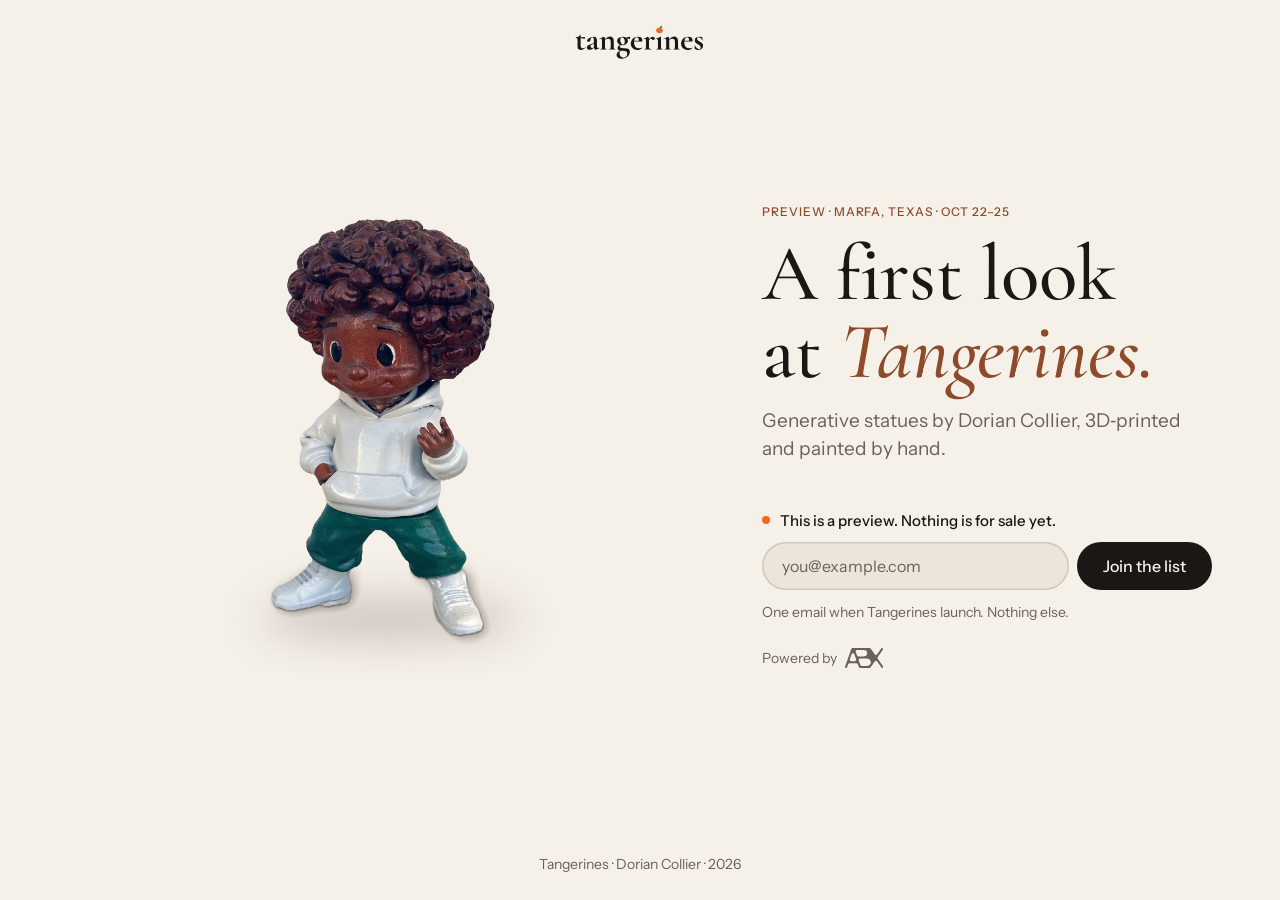
==== commit dde16d02: "/marfa + thanks: wordmark ~20% larger (designer) Co-Authored-By: Claude Opus 5.5 (1M context) <norep" ====
--- a/marfa/index.html
+++ b/marfa/index.html
@@ -16,7 +16,7 @@
   /* One screen, one action. Desktop: plate left, the ask right. Phone: plate, then the ask, form on the first screen. */
   body { min-height: 100svh; display: flex; flex-direction: column; }
   .m-top { display: flex; justify-content: center; padding: var(--s5) var(--gutter) 0; color: var(--text); }
-  .m-top svg { height: 30px; width: auto; display: block; }
+  .m-top svg { height: 36px; width: auto; display: block; }
   .m-main { flex: 1; display: grid; grid-template-columns: minmax(0, 7fr) minmax(0, 5fr); gap: var(--s8); align-items: center; max-width: var(--page-max); width: 100%; margin: 0 auto; padding: var(--s6) var(--gutter) var(--s7); }
   .m-plate { margin: 0; }
   .m-plate .tg-plate { aspect-ratio: 4 / 3; background: #F5F0E8; }
@@ -37,7 +37,7 @@
 
   @media (max-width: 900px) {
     .m-top { padding-top: var(--s4); }
-    .m-top svg { height: 26px; }
+    .m-top svg { height: 31px; }
     .m-main { grid-template-columns: minmax(0, 1fr); gap: var(--s5); padding-top: var(--s4); align-items: start; }
     /* QR visitors are on phones: keep the top of the form on the first screen. */
     .m-plate .tg-plate { aspect-ratio: auto; height: 34svh; border-radius: 22px; }
